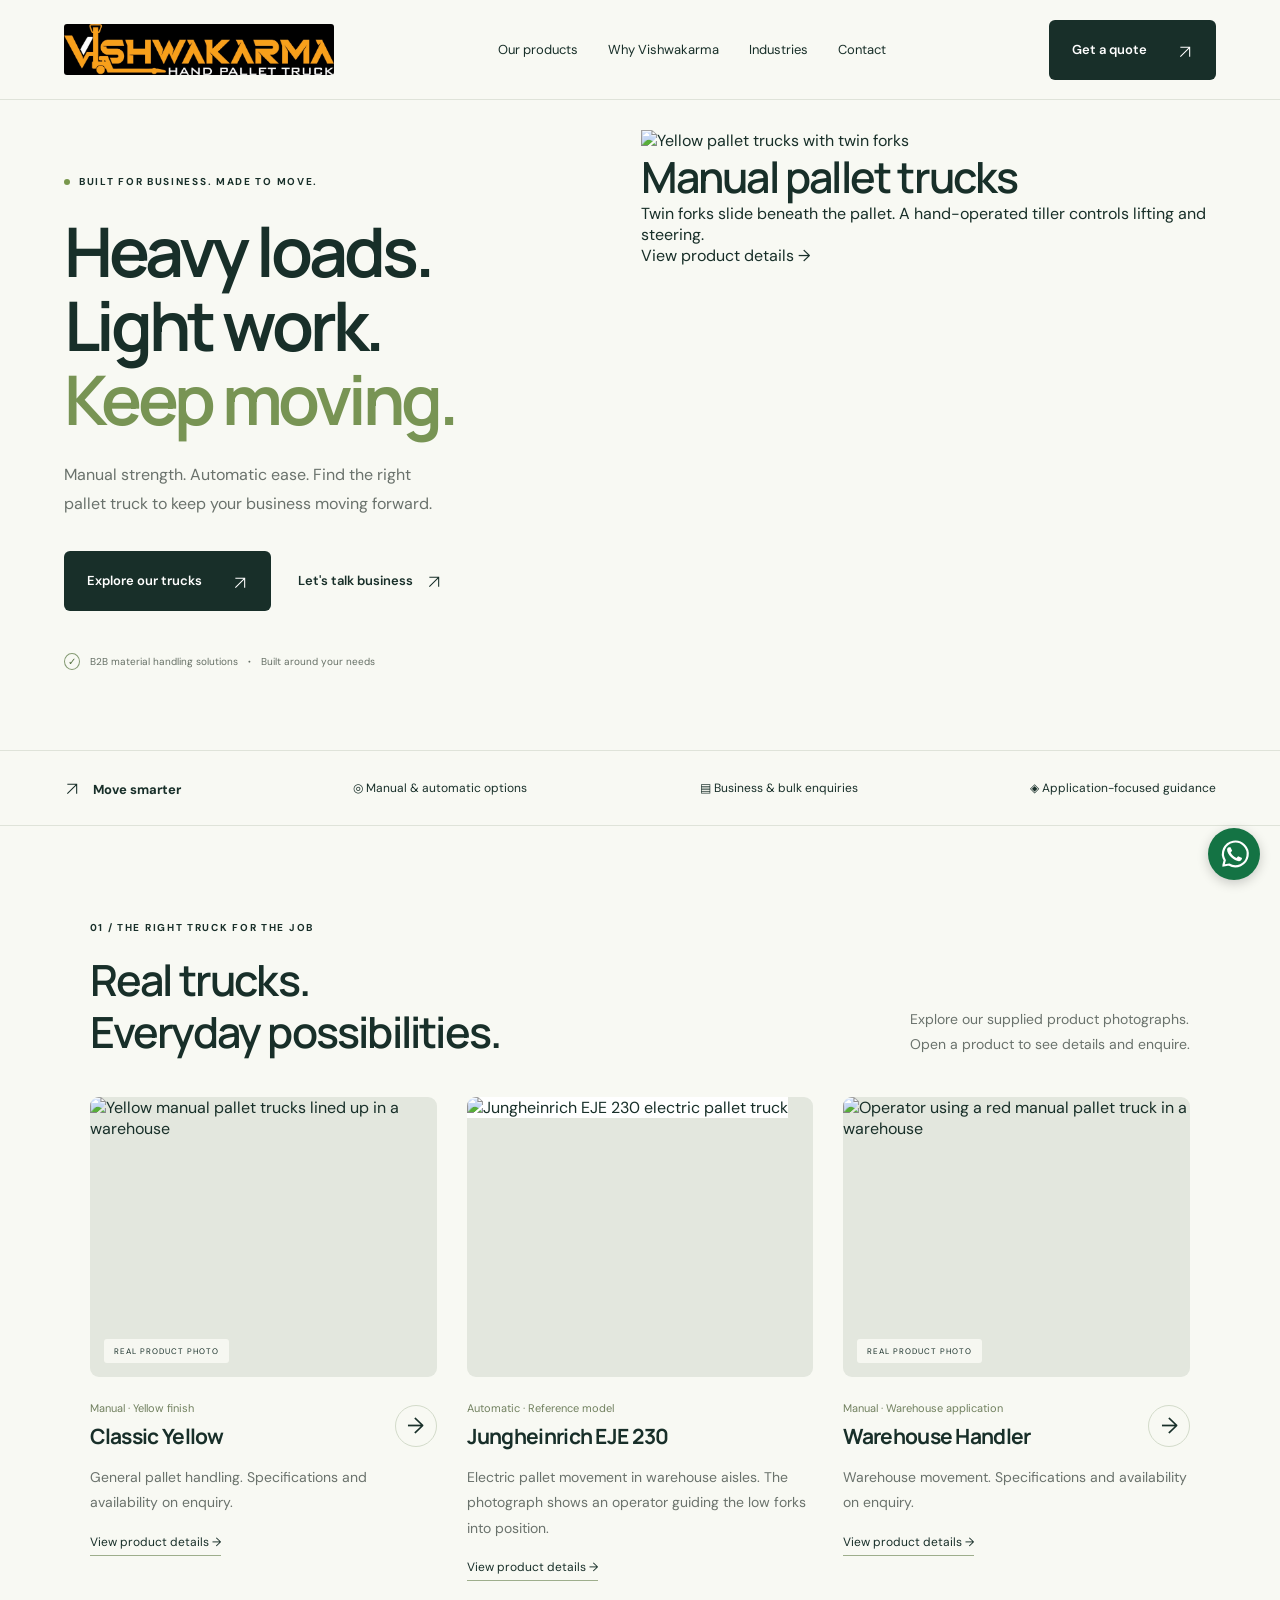
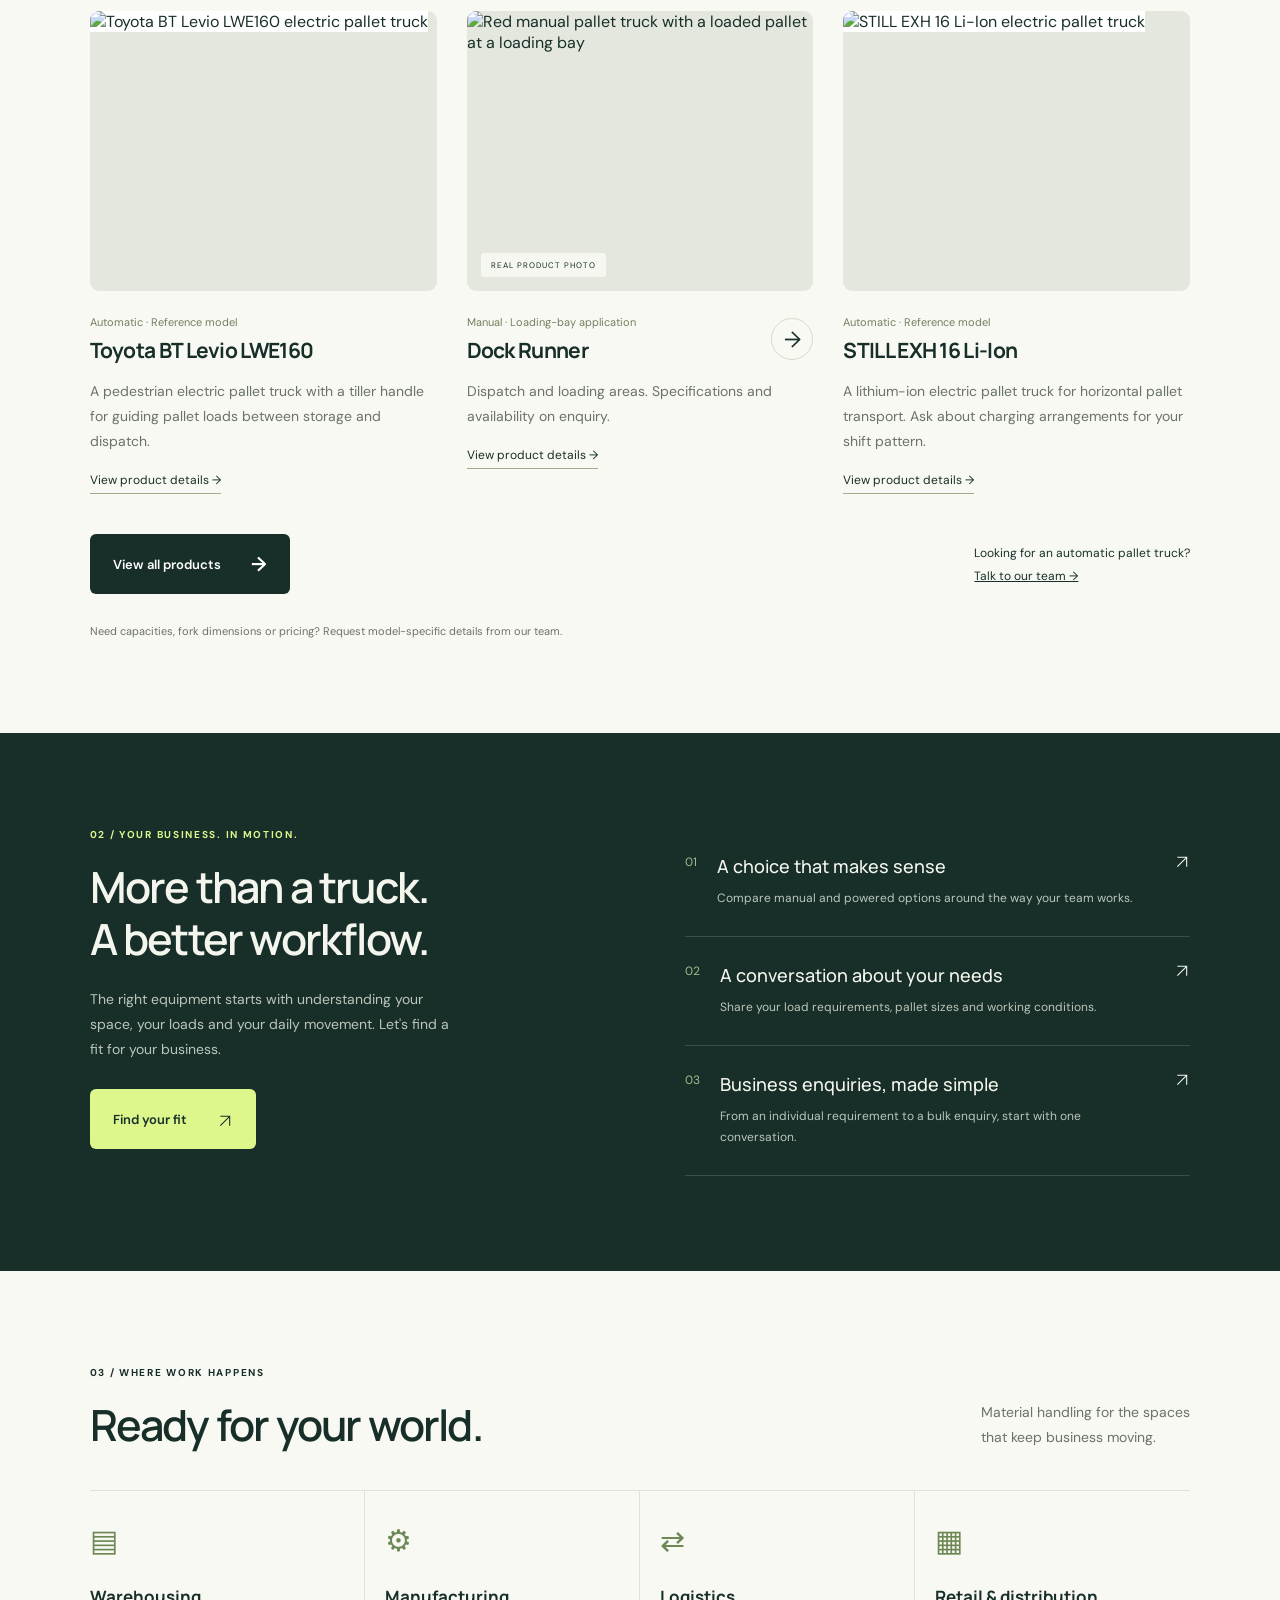
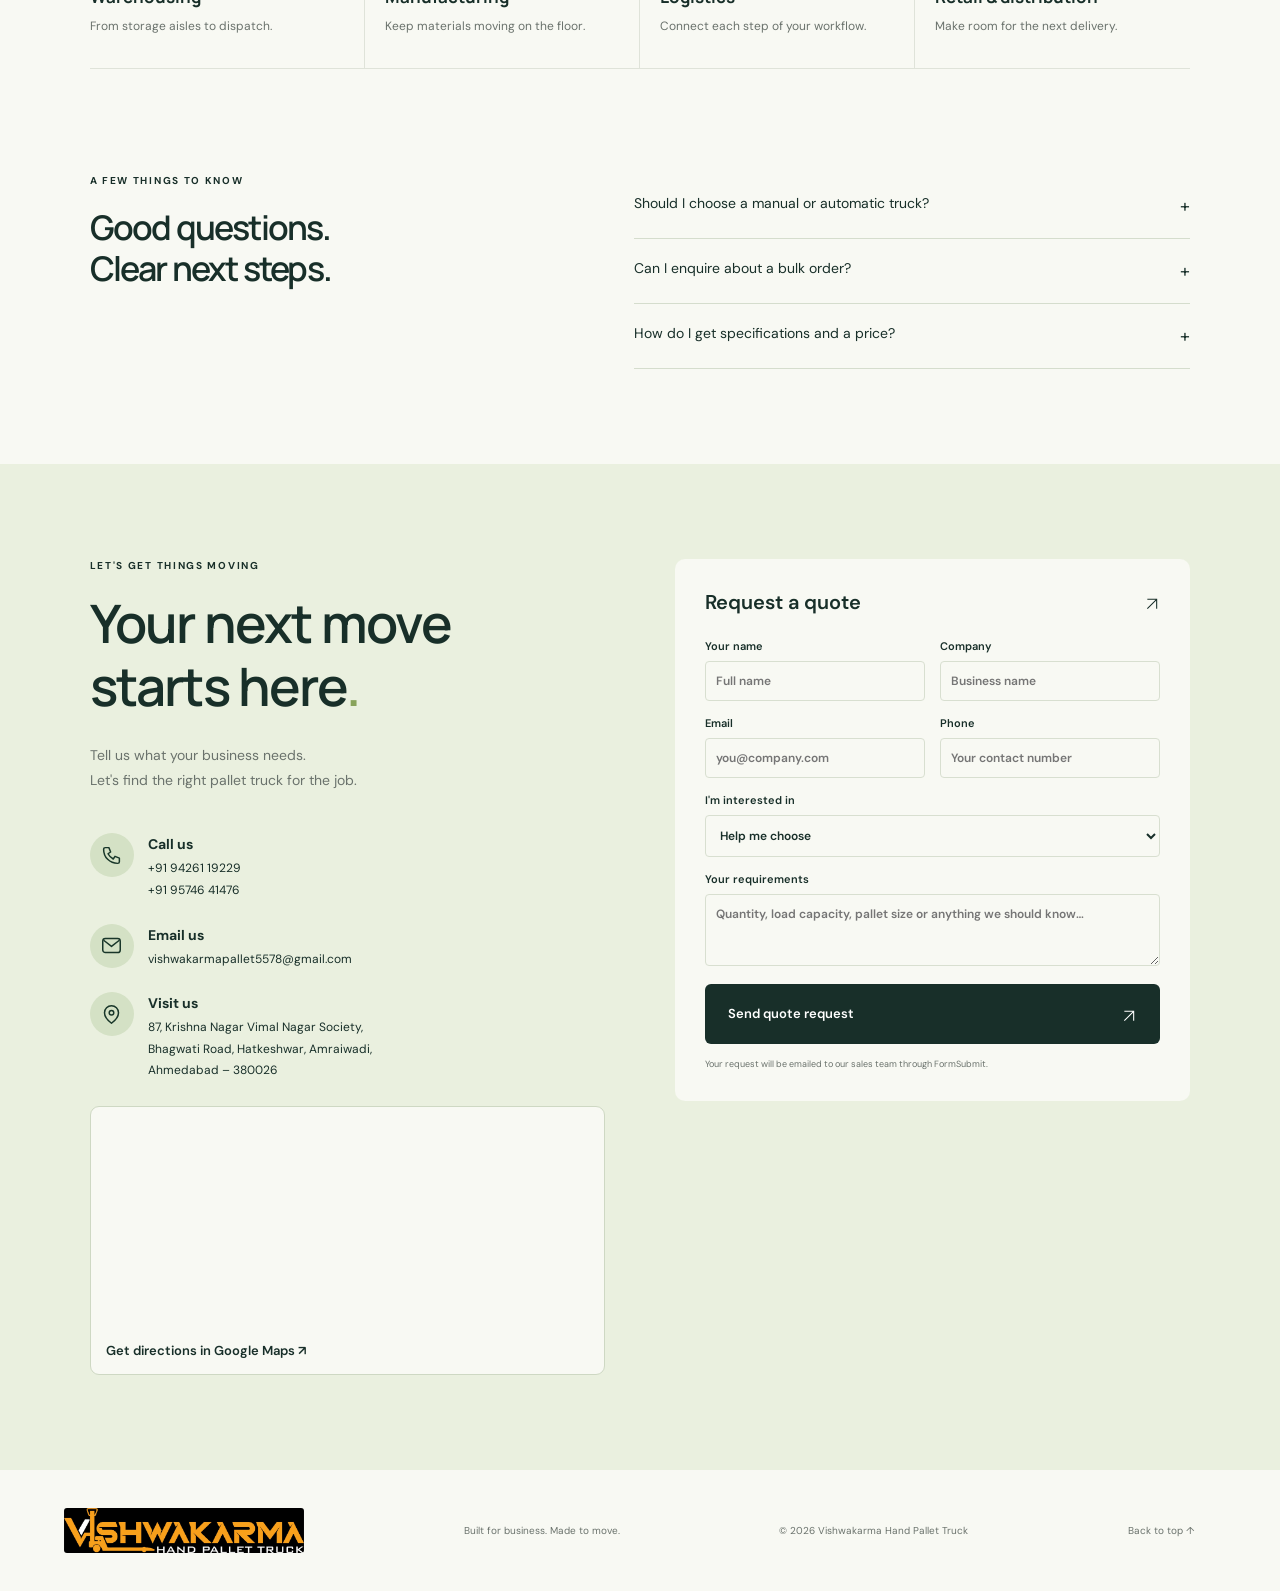
==== index.html @ 287d99d4 "Publish index.html" ====
<!doctype html><html lang="en"><head><meta charset="UTF-8"><meta name="viewport" content="width=device-width,initial-scale=1"><title>Manual & Automatic Pallet Trucks | Vishwakarma Hand Pallet Truck</title><meta name="description" content="Explore manual and automatic pallet trucks from Vishwakarma Hand Pallet Truck. Discuss material handling equipment for your warehouse, factory or B2B operation."><meta name="theme-color" content="#142c28"><meta property="og:title" content="Vishwakarma Hand Pallet Truck — Move more. Effortlessly."><meta property="og:description" content="Manual and automatic pallet trucks for the way your business moves."><meta property="og:type" content="website"><link rel="canonical" href="https://sahil7103.github.io/vishwakarma-pallet-trucks/"><link rel="icon" href="data:image/svg+xml,%3Csvg xmlns='http://www.w3.org/2000/svg' viewBox='0 0 50 50'%3E%3Crect width='50' height='50' rx='10' fill='%23142c28'/%3E%3Ctext x='9' y='36' fill='%23ddf78c' font-size='32'%3EV%3C/text%3E%3C/svg%3E"><link rel="stylesheet" href="style.css"><script type="application/ld+json">{"@context": "https://schema.org", "@type": "Organization", "name": "Vishwakarma Hand Pallet Truck", "url": "https://sahil7103.github.io/vishwakarma-pallet-trucks/", "address": {"@type": "PostalAddress", "streetAddress": "87, Krishna Nagar Vimal Nagar Society, Bhagwati Road, Hatkeshwar, Amraiwadi", "addressLocality": "Ahmedabad", "addressRegion": "Gujarat", "postalCode": "380026", "addressCountry": "IN"}, "logo": "https://sahil7103.github.io/vishwakarma-pallet-trucks/assets/vishwakarma-logo.svg", "email": "vishwakarmapallet5578@gmail.com", "telephone": ["+919426119229", "+919574641476"]}</script><link rel="stylesheet" href="/vishwakarma-pallet-trucks/motion.css"><script defer src="/vishwakarma-pallet-trucks/motion.js"></script></head><body><header><a class="brand" href="#" aria-label="Vishwakarma home"><img class="brand-image" src="assets/vishwakarma-logo.svg" alt="Vishwakarma Hand Pallet Truck" width="1600" height="300"></a><nav aria-label="Main navigation"><a href="/vishwakarma-pallet-trucks/products/">Our products</a><a href="#why">Why Vishwakarma</a><a href="#industries">Industries</a><a href="#contact">Contact</a></nav><a class="button dark top-quote" href="#contact">Get a quote <span><svg class="arrow-icon" viewBox="0 0 24 24" aria-hidden="true"><path d="M5 19 19 5M5 5h14v14"/></svg></span></a><button class="menu" aria-label="Toggle navigation" aria-expanded="false">☰</button></header><main><section class="hero"><div class="hero-copy"><div class="eyebrow"><i></i> BUILT FOR BUSINESS. MADE TO MOVE.</div><h1>Heavy loads.<br>Light work.<span>Keep moving.</span></h1><p>Manual strength. Automatic ease. Find the right pallet truck to keep your business moving forward.</p><div class="hero-actions"><a class="button dark" href="/vishwakarma-pallet-trucks/products/">Explore our trucks <span><svg class="arrow-icon" viewBox="0 0 24 24" aria-hidden="true"><path d="M5 19 19 5M5 5h14v14"/></svg></span></a><a class="text-link" href="#contact">Let's talk business <span><svg class="arrow-icon" viewBox="0 0 24 24" aria-hidden="true"><path d="M5 19 19 5M5 5h14v14"/></svg></span></a></div><div class="hero-note"><span class="check">✓</span> B2B material handling solutions <b>•</b> Built around your needs</div></div><div class="showcase" aria-label="Product showcase"><article class="scene"><img src="/vishwakarma-pallet-trucks/assets/product-3.svg" alt="Yellow pallet trucks with twin forks"><div class="scene-copy"><h2>Manual pallet trucks</h2><p>Twin forks slide beneath the pallet. A hand-operated tiller controls lifting and steering.</p><a href="/vishwakarma-pallet-trucks/products/manual-pallet-truck/">View product details →</a></div></article><article class="scene" hidden><img src="/vishwakarma-pallet-trucks/assets/product-2.svg" alt="Operator moving a pallet through a warehouse aisle"><div class="scene-copy"><h2>In the warehouse</h2><p>When choosing a truck for storage aisles, consider the turning space and pallet entry width.</p><a href="/vishwakarma-pallet-trucks/products/warehouse-pallet-truck/">View product details →</a></div></article><article class="scene" hidden><img src="/vishwakarma-pallet-trucks/assets/product-1.svg" alt="Pallet truck handling boxed goods at a loading bay"><div class="scene-copy"><h2>At the loading bay</h2><p>For dispatch work, share your travel distance, floor conditions and typical pallet weight.</p><a href="/vishwakarma-pallet-trucks/products/loading-bay-pallet-truck/">View product details →</a></div></article><div class="scene-controls" hidden><button data-step="-1" aria-label="Previous photograph">←</button><output aria-live="polite">1 / 3</output><button data-step="1" aria-label="Next photograph">→</button></div></div></section><div class="benefit-bar"><span><svg class="arrow-icon" viewBox="0 0 24 24" aria-hidden="true"><path d="M5 19 19 5M5 5h14v14"/></svg> <b>Move smarter</b></span><span>◎ Manual & automatic options</span><span>▤ Business & bulk enquiries</span><span>◈ Application-focused guidance</span></div><section id="products" class="section products"><div class="section-heading"><div><div class="eyebrow">01 / THE RIGHT TRUCK FOR THE JOB</div><h2>Real trucks.<br>Everyday possibilities.</h2></div><p>Explore our supplied product photographs.<br>Open a product to see details and enquire.</p></div><div class="product-grid catalog-grid"><article class="product-card" data-category="manual"><a class="product-photo-link" href="/vishwakarma-pallet-trucks/products/manual-pallet-truck/" aria-label="View Classic Yellow: Yellow finish"><img src="/vishwakarma-pallet-trucks/assets/product-3.svg" alt="Yellow manual pallet trucks lined up in a warehouse" loading="lazy" width="1120" height="840"><span class="photo-label">REAL PRODUCT PHOTO</span></a><div class="product-info"><div><p class="catalog-kicker">Manual · Yellow finish</p><h3><a href="/vishwakarma-pallet-trucks/products/manual-pallet-truck/">Classic Yellow</a></h3></div><a class="round" href="/vishwakarma-pallet-trucks/products/manual-pallet-truck/" aria-label="View details: Yellow finish"><span aria-hidden="true">→</span></a></div><p>General pallet handling. Specifications and availability on enquiry.</p><a class="detail-link" href="/vishwakarma-pallet-trucks/products/manual-pallet-truck/">View product details <span aria-hidden="true">→</span></a></article><article class="product-card" data-category="automatic"><a class="product-photo-link" href="/vishwakarma-pallet-trucks/products/automatic-pallet-truck/"><img src="/vishwakarma-pallet-trucks/assets/electric-pallet-truck.svg" style="object-fit:contain;background:white" loading="lazy" alt="Jungheinrich EJE 230 electric pallet truck"></a><div class="product-info"><div><p class="catalog-kicker">Automatic · Reference model</p><h3><a href="/vishwakarma-pallet-trucks/products/automatic-pallet-truck/">Jungheinrich EJE 230</a></h3></div></div><p>Electric pallet movement in warehouse aisles. The photograph shows an operator guiding the low forks into position.</p><a class="detail-link" href="/vishwakarma-pallet-trucks/products/automatic-pallet-truck/">View product details →</a></article><article class="product-card" data-category="manual"><a class="product-photo-link" href="/vishwakarma-pallet-trucks/products/warehouse-pallet-truck/" aria-label="View Warehouse Handler: Warehouse application"><img src="/vishwakarma-pallet-trucks/assets/product-2.svg" alt="Operator using a red manual pallet truck in a warehouse" loading="lazy" width="1120" height="840"><span class="photo-label">REAL PRODUCT PHOTO</span></a><div class="product-info"><div><p class="catalog-kicker">Manual · Warehouse application</p><h3><a href="/vishwakarma-pallet-trucks/products/warehouse-pallet-truck/">Warehouse Handler</a></h3></div><a class="round" href="/vishwakarma-pallet-trucks/products/warehouse-pallet-truck/" aria-label="View details: Warehouse application"><span aria-hidden="true">→</span></a></div><p>Warehouse movement. Specifications and availability on enquiry.</p><a class="detail-link" href="/vishwakarma-pallet-trucks/products/warehouse-pallet-truck/">View product details <span aria-hidden="true">→</span></a></article><article class="product-card" data-category="automatic"><a class="product-photo-link" href="/vishwakarma-pallet-trucks/products/toyota-bt-levio/"><img src="/vishwakarma-pallet-trucks/assets/toyota-bt-levio.svg" style="object-fit:contain;background:white" loading="lazy" alt="Toyota BT Levio LWE160 electric pallet truck"></a><div class="product-info"><div><p class="catalog-kicker">Automatic · Reference model</p><h3><a href="/vishwakarma-pallet-trucks/products/toyota-bt-levio/">Toyota BT Levio LWE160</a></h3></div></div><p>A pedestrian electric pallet truck with a tiller handle for guiding pallet loads between storage and dispatch.</p><a class="detail-link" href="/vishwakarma-pallet-trucks/products/toyota-bt-levio/">View product details →</a></article><article class="product-card" data-category="manual"><a class="product-photo-link" href="/vishwakarma-pallet-trucks/products/loading-bay-pallet-truck/" aria-label="View Dock Runner: Loading-bay application"><img src="/vishwakarma-pallet-trucks/assets/product-1.svg" alt="Red manual pallet truck with a loaded pallet at a loading bay" loading="lazy" width="1120" height="840"><span class="photo-label">REAL PRODUCT PHOTO</span></a><div class="product-info"><div><p class="catalog-kicker">Manual · Loading-bay application</p><h3><a href="/vishwakarma-pallet-trucks/products/loading-bay-pallet-truck/">Dock Runner</a></h3></div><a class="round" href="/vishwakarma-pallet-trucks/products/loading-bay-pallet-truck/" aria-label="View details: Loading-bay application"><span aria-hidden="true">→</span></a></div><p>Dispatch and loading areas. Specifications and availability on enquiry.</p><a class="detail-link" href="/vishwakarma-pallet-trucks/products/loading-bay-pallet-truck/">View product details <span aria-hidden="true">→</span></a></article><article class="product-card" data-category="automatic"><a class="product-photo-link" href="/vishwakarma-pallet-trucks/products/still-exh-16/"><img src="/vishwakarma-pallet-trucks/assets/still-exh-16.svg" style="object-fit:contain;background:white" loading="lazy" alt="STILL EXH 16 Li-Ion electric pallet truck"></a><div class="product-info"><div><p class="catalog-kicker">Automatic · Reference model</p><h3><a href="/vishwakarma-pallet-trucks/products/still-exh-16/">STILL EXH 16 Li-Ion</a></h3></div></div><p>A lithium-ion electric pallet truck for horizontal pallet transport. Ask about charging arrangements for your shift pattern.</p><a class="detail-link" href="/vishwakarma-pallet-trucks/products/still-exh-16/">View product details →</a></article></div><div class="catalog-actions"><a class="button dark" href="/vishwakarma-pallet-trucks/products/">View all products <span aria-hidden="true">→</span></a><p>Looking for an automatic pallet truck? <a href="/vishwakarma-pallet-trucks/#contact">Talk to our team →</a></p></div><p class="spec-note">Need capacities, fork dimensions or pricing? Request model-specific details from our team.</p></section><section id="why" class="why section"><div><div class="eyebrow">02 / YOUR BUSINESS. IN MOTION.</div><h2>More than a truck.<br>A better workflow.</h2><p>The right equipment starts with understanding your space, your loads and your daily movement. Let's find a fit for your business.</p><a class="button lime" href="#contact">Find your fit <span><svg class="arrow-icon" viewBox="0 0 24 24" aria-hidden="true"><path d="M5 19 19 5M5 5h14v14"/></svg></span></a></div><div class="why-list"><article><span>01</span><div><h3>A choice that makes sense</h3><p>Compare manual and powered options around the way your team works.</p></div><svg class="arrow-icon" viewBox="0 0 24 24" aria-hidden="true"><path d="M5 19 19 5M5 5h14v14"/></svg></article><article><span>02</span><div><h3>A conversation about your needs</h3><p>Share your load requirements, pallet sizes and working conditions.</p></div><svg class="arrow-icon" viewBox="0 0 24 24" aria-hidden="true"><path d="M5 19 19 5M5 5h14v14"/></svg></article><article><span>03</span><div><h3>Business enquiries, made simple</h3><p>From an individual requirement to a bulk enquiry, start with one conversation.</p></div><svg class="arrow-icon" viewBox="0 0 24 24" aria-hidden="true"><path d="M5 19 19 5M5 5h14v14"/></svg></article></div></section><section class="section industries" id="industries"><div class="section-heading"><div><div class="eyebrow">03 / WHERE WORK HAPPENS</div><h2>Ready for your world.</h2></div><p>Material handling for the spaces<br>that keep business moving.</p></div><div class="industry-grid"><article><span>▤</span><h3>Warehousing</h3><p>From storage aisles to dispatch.</p></article><article><span>⚙</span><h3>Manufacturing</h3><p>Keep materials moving on the floor.</p></article><article><span>⇄</span><h3>Logistics</h3><p>Connect each step of your workflow.</p></article><article><span>▦</span><h3>Retail & distribution</h3><p>Make room for the next delivery.</p></article></div></section><section class="section faq"><div><div class="eyebrow">A FEW THINGS TO KNOW</div><h2>Good questions.<br>Clear next steps.</h2></div><div><details><summary>Should I choose a manual or automatic truck?</summary><p>Consider how often you move pallets, the distance travelled, the load and your working environment. Share these details so the team can discuss suitable options.</p></details><details><summary>Can I enquire about a bulk order?</summary><p>Yes. Select your preferred truck type and include your quantity in the enquiry. Availability, specifications and commercial terms need confirmation from the team.</p></details><details><summary>How do I get specifications and a price?</summary><p>Use the enquiry form below to prepare your requirements. Capacity, fork size, power options and pricing are confirmed for the selected model.</p></details></div></section><section id="contact" class="section contact"><div><div class="eyebrow">LET'S GET THINGS MOVING</div><h2>Your next move<br>starts here<span>.</span></h2><p>Tell us what your business needs.<br>Let's find the right pallet truck for the job.</p><div class="contact-details visit-info"><div class="visit-row"><a class="visit-icon" aria-label="Call us" href="tel:+919426119229"><svg aria-hidden="true" viewBox="0 0 24 24" fill="none" stroke="currentColor" stroke-width="1.7" stroke-linejoin="round"><path d="M5 3h4l2 5-3 2a15 15 0 0 0 6 6l2-3 5 2v4a2 2 0 0 1-2 2C10 21 3 14 3 5a2 2 0 0 1 2-2Z"/></svg></a><div><strong>Call us</strong><p><a href="tel:+919426119229">+91 94261 19229</a><br><a href="tel:+919574641476">+91 95746 41476</a></p></div></div><div class="visit-row"><a class="visit-icon" aria-label="Email us" href="mailto:vishwakarmapallet5578@gmail.com"><svg aria-hidden="true" viewBox="0 0 24 24" fill="none" stroke="currentColor" stroke-width="1.7" stroke-linejoin="round"><rect x="2" y="4" width="20" height="16" rx="3"/><path d="m3 6 9 7 9-7"/></svg></a><div><strong>Email us</strong><p><a href="mailto:vishwakarmapallet5578@gmail.com">vishwakarmapallet5578@gmail.com</a></p></div></div><div class="visit-row"><a class="visit-icon" aria-label="Visit us" href="https://share.google/vLvDdzhwCXQ5tIoRr"><svg aria-hidden="true" viewBox="0 0 24 24" fill="none" stroke="currentColor" stroke-width="1.7" stroke-linejoin="round"><path d="M20 10c0 6-8 12-8 12S4 16 4 10a8 8 0 0 1 16 0Z"/><circle cx="12" cy="10" r="2.6"/></svg></a><div><strong>Visit us</strong><p>87, Krishna Nagar Vimal Nagar Society,<br>Bhagwati Road, Hatkeshwar, Amraiwadi,<br>Ahmedabad – 380026</p></div></div></div><div class="visit-map"><iframe title="Map of Vimal Nagar and Krushnanagar, Ahmedabad" loading="lazy" referrerpolicy="no-referrer-when-downgrade" src="https://maps.google.com/maps?q=VimalNagar%20%26%20Krushnanagar%2C%20Bhagwati%20Road%2C%20Hatkeshwar%2C%20Amraiwadi%2C%20Ahmedabad%20380026&amp;z=17&amp;output=embed"></iframe><a href="https://share.google/vLvDdzhwCXQ5tIoRr" target="_blank" rel="noopener">Get directions in Google Maps ↗</a></div></div><form id="enquiry" action="https://formsubmit.co/vishwakarmapallet5578@gmail.com" method="post"><input type="hidden" name="_subject" value="New pallet truck quote request"><div class="form-title">Request a quote <span><svg class="arrow-icon" viewBox="0 0 24 24" aria-hidden="true"><path d="M5 19 19 5M5 5h14v14"/></svg></span></div><div class="fields"><label>Your name<input required name="name" placeholder="Full name" autocomplete="name"></label><label>Company<input required name="company" placeholder="Business name" autocomplete="organization"></label></div><div class="fields"><label>Email<input type="email" required name="email" placeholder="you@company.com" autocomplete="email"></label><label>Phone<input type="tel" name="phone" placeholder="Your contact number" autocomplete="tel"></label></div><label>I'm interested in<select name="product" id="product"><option>Help me choose</option><option>Manual pallet truck</option><option>Automatic pallet truck</option><option>Bulk order / both types</option></select></label><label>Your requirements<textarea name="requirements" rows="3" placeholder="Quantity, load capacity, pallet size or anything we should know…"></textarea></label><button class="button dark" type="submit">Send quote request <span><svg class="arrow-icon" viewBox="0 0 24 24" aria-hidden="true"><path d="M5 19 19 5M5 5h14v14"/></svg></span></button><small class="form-note">Your request will be emailed to our sales team through FormSubmit.</small><div id="form-result" role="status" hidden></div></form></section></main><footer><a class="brand" href="#"><img class="brand-image" src="assets/vishwakarma-logo.svg" alt="Vishwakarma Hand Pallet Truck" width="1600" height="300"></a><p>Built for business. Made to move.</p><span>© 2026 Vishwakarma Hand Pallet Truck</span><a href="#">Back to top ↑</a></footer><script src="app.js"></script><a class="whatsapp-chat" href="https://wa.me/919574641476" aria-label="Chat on WhatsApp with Vishwakarma" title="Chat on WhatsApp"><svg aria-hidden="true" viewBox="0 0 24 24" fill="none" stroke="currentColor" stroke-width="1.6"><path d="M4 19.7l.9-3.5a9 9 0 1 1 3.1 3.1L4 20z"/><path fill="currentColor" stroke="none" d="M8 6.7c-.8 0-1.4 1-1.4 1.9 0 3.4 5.2 8.3 8.6 8.3 1.2 0 2.2-.9 2.3-2.3l-2.9-1.4-1.1 1.3c-1.9-.7-3.4-2.1-4.3-4l1.1-1.2-1.2-2.6z"/></svg></a><script defer src="/vishwakarma-pallet-trucks/brand.js"></script><script defer src="/vishwakarma-pallet-trucks/quote-validation.js"></script></body></html>
---- style.css ----
@import url('https://fonts.googleapis.com/css2?family=DM+Sans:wght@400;450;500;550;600;650;700&family=Manrope:wght@400;500;600;650;700;750;800&display=swap');
:root{--ink:#182f29;--lime:#ddf78c;--muted:#6a726c;--paper:#f8f9f3}*{box-sizing:border-box}html{scroll-behavior:smooth;scroll-padding-top:95px}body{margin:0;color:var(--ink);background:var(--paper);font-family:'DM Sans',Arial,sans-serif}button,input,select,textarea{font:inherit}a{color:inherit;text-decoration:none}button,a,input,select,textarea{ -webkit-tap-highlight-color:transparent}button{cursor:pointer}header{height:100px;display:flex;align-items:center;justify-content:space-between;padding:0 5%;border-bottom:1px solid #dfe3d9;background:var(--paper);position:relative;z-index:5}.brand{display:flex;align-items:center;gap:10px;font-size:14px;font-weight:800;letter-spacing:1px}.brand small{display:block;font-size:9px;letter-spacing:2px;margin-top:4px}.logo{height:40px;width:40px;background:var(--ink);color:var(--lime);font:bold 32px Arial;display:flex;align-items:center;justify-content:center;border-radius:5px;position:relative}.logo span{font-size:20px;position:absolute;right:0;top:0;background:var(--ink)}nav{display:flex;gap:30px;font-size:13px}nav a:hover,.text-link:hover{color:#74963a}.button{display:inline-flex;justify-content:space-between;gap:30px;align-items:center;padding:17px 23px;border:0;border-radius:6px;font-weight:600;font-size:13px;transition:transform .2s,box-shadow .2s}.button:hover{transform:translateY(-3px);box-shadow:0 6px 18px #172c291a}.button span{font-size:20px}.dark{background:var(--ink);color:white}.lime{background:var(--lime);color:var(--ink)}.menu{display:none}.hero{display:grid;grid-template-columns:1fr 1.08fr;min-height:650px;padding:30px 3% 35px 5%;gap:20px}.hero-copy{align-self:center;padding:35px 0}.eyebrow{font-size:10px;letter-spacing:1.7px;font-weight:700;display:flex;align-items:center;gap:9px}.eyebrow i{width:6px;height:6px;background:#78974c;border-radius:50%}h1,h2,h3,p{margin:0}h1,h2,h3{font-family:Manrope,Arial,sans-serif}h1{font-size:clamp(48px,5.35vw,82px);letter-spacing:-4px;line-height:1.08;font-weight:650;margin:27px 0 24px}h1>span{display:block;color:#789454}.hero-copy>p{font-size:16px;line-height:1.8;max-width:380px;color:var(--muted)}.hero-actions{display:flex;gap:27px;align-items:center;margin-top:32px}.text-link{font-size:13px;font-weight:600}.text-link span{margin-left:10px}.hero-note{font-size:10px;display:flex;gap:10px;align-items:center;margin-top:42px;color:#667066}.check{border:1px solid #849a72;border-radius:50%;padding:1px 3px;color:#526e3d}.hero-note b{font-size:7px}.hero-visual{background:radial-gradient(ellipse at 50% 40%,#f2f7e4,#e6edda 80%);position:relative;border-radius:12px;min-height:590px;overflow:hidden}.visual-top{display:flex;justify-content:space-between;padding:28px;font-size:9px;font-weight:600;letter-spacing:1.5px}.big-type{position:absolute;top:85px;width:100%;text-align:center;font:800 clamp(90px,11vw,165px) Manrope,Arial;color:#cfdbc0;letter-spacing:-10px}.hero-visual canvas{position:absolute;inset:40px 0 60px;width:100%;height:calc(100% - 100px);cursor:grab;touch-action:pan-y}.hero-visual canvas:active{cursor:grabbing}.annotation{position:absolute;right:26px;top:48%;display:flex;gap:9px;font-size:10px;line-height:1.7;pointer-events:none}.pulse{width:7px;height:7px;border-radius:50%;background:#789454;box-shadow:0 0 0 5px #78945419;margin-top:7px}.model-bottom{position:absolute;bottom:61px;left:28px;right:28px;display:flex;justify-content:space-between;align-items:center}.model-tag{font-size:8px;letter-spacing:1.8px;font-weight:700}.model-bottom h2{font-size:20px;margin-top:7px;letter-spacing:-.6px}#rotate{border:1px solid #a9b59d;border-radius:50%;background:transparent;width:35px;height:35px;color:var(--ink)}.drag-note{position:absolute;bottom:25px;width:100%;text-align:center;font-size:8px;letter-spacing:1.8px}.illustration-note{position:absolute;bottom:9px;width:100%;text-align:center;font-size:7px;color:#737e68}.benefit-bar{border-block:1px solid #dfe3d9;display:flex;justify-content:space-between;align-items:center;padding:25px 5%;font-size:12px}.benefit-bar span:first-child{font-size:18px}.benefit-bar b{font-size:13px;margin-left:8px}.section{padding:95px 7%}.section-heading{display:flex;justify-content:space-between;align-items:end;margin-bottom:40px}h2{font-size:43px;line-height:1.2;letter-spacing:-1.8px;font-weight:600}.section .eyebrow{margin-bottom:20px}.section-heading p,.product-card>p,.why p,.industry-grid p,.faq p{color:var(--muted);font-size:14px;line-height:1.8}.product-grid{display:grid;grid-template-columns:1fr 1fr;gap:30px}.product-art{height:340px;position:relative;border-radius:9px;overflow:hidden;background:#edf0e7}.electric{background:#e7eceb}.pill{position:absolute;top:22px;left:22px;border:1px solid #c8d0c0;border-radius:20px;padding:7px 11px;font-size:8px;letter-spacing:1px}.product-art canvas{width:100%;height:100%}.art-number{position:absolute;right:22px;bottom:20px;font-size:12px;color:#7d8979}.product-info{display:flex;align-items:center;justify-content:space-between;margin:24px 0 15px}.product-info h3{font-size:23px;letter-spacing:-.7px}.product-info p{font-size:12px;margin-top:7px;color:#687465}.round{width:42px;height:42px;border:1px solid #d3dbca;border-radius:50%;font-size:22px;background:transparent;color:var(--ink)}.round:hover{background:var(--lime)}.tags{display:flex;gap:8px;margin-top:19px}.tags span{border:1px solid #dfe3d9;padding:7px 10px;border-radius:4px;font-size:10px}.spec-note{margin-top:30px;font-size:11px;color:var(--muted)}.why{background:var(--ink);color:#f4f6ee;display:grid;grid-template-columns:1fr 1fr;gap:90px}.why .eyebrow{color:var(--lime)}.why p{color:#bbc6bb}.why>div>p{max-width:370px;margin:22px 0 27px}.why-list article{display:flex;gap:20px;padding:26px 0;border-bottom:1px solid #ffffff25}.why-list article>span{color:#a4bb8c;font-size:12px}.why-list h3{font-size:18px;font-weight:500;margin-bottom:10px}.why-list p{font-size:12px}.industry-grid{display:grid;grid-template-columns:repeat(4,1fr);border-block:1px solid #dfe3d9}.industry-grid article{padding:30px 20px;border-right:1px solid #dfe3d9}.industry-grid article:first-child{padding-left:0}.industry-grid article:last-child{border:0}.industry-grid article>span{display:block;font-size:30px;margin-bottom:25px;color:#6d8855}.industry-grid h3{font-size:17px;margin-bottom:8px}.industry-grid p{font-size:12px}.faq{padding-top:10px;display:grid;grid-template-columns:1fr 1.15fr;gap:60px}.faq h2{font-size:34px}details{border-bottom:1px solid #d5ddcd;padding:20px 0}summary{font-size:14px;cursor:pointer;list-style:none;display:flex;justify-content:space-between;gap:20px}summary:after{content:'+';font-size:18px}details[open] summary:after{content:'−'}details p{padding-top:15px}.contact{background:#eaf0df;display:grid;grid-template-columns:1fr 1fr;gap:70px}.contact h2{font-size:53px}.contact h2 span{color:#88a35b}.contact>div>p{font-size:14px;color:var(--muted);line-height:1.8;margin:24px 0 40px}.contact-details{display:flex;gap:30px}.contact-details small{font-size:8px;letter-spacing:1px}.contact-details p{font-size:12px;line-height:1.8;margin-top:10px}form{background:var(--paper);padding:30px;border-radius:10px}.form-title{display:flex;justify-content:space-between;font-size:20px;font-weight:600;margin-bottom:24px}.fields{display:grid;grid-template-columns:1fr 1fr;gap:15px}label{display:block;font-size:11px;font-weight:600;margin-bottom:15px}input,select,textarea{width:100%;background:transparent;border:1px solid #d8dfd0;border-radius:4px;padding:11px 10px;font-size:12px;margin-top:8px;color:var(--ink)}textarea{resize:vertical}form .button{width:100%}.form-note{font-size:9px;color:var(--muted);display:block;margin-top:13px;line-height:1.6}#form-result{font-size:12px;line-height:1.6;margin-top:15px;padding:12px;background:#e5edda}#form-result a{text-decoration:underline;font-weight:bold}footer{padding:38px 5%;display:flex;align-items:center;justify-content:space-between;gap:20px}footer p,footer>span,footer>a:last-child{font-size:10px;color:var(--muted)}:focus-visible{outline:3px solid #8baa57;outline-offset:4px}.reveal{opacity:0;transform:translateY(20px);transition:opacity .7s,transform .7s}.reveal.visible{opacity:1;transform:none}@media(min-width:1500px){body{max-width:1800px;margin:auto}}@media(max-width:1000px){nav{gap:16px;font-size:11px}header{padding:0 4%}.hero{padding-left:4%;min-height:590px}.hero-visual{min-height:540px}h1{letter-spacing:-3px}.hero-actions{gap:16px}.hero-note{flex-wrap:wrap;max-width:290px}.annotation{right:14px}.section{padding:65px 5%}.why,.contact{gap:35px}h2{font-size:36px}.contact h2{font-size:43px}.contact-details{flex-direction:column;gap:15px}.product-art{height:290px}footer p{display:none}}@media(max-width:700px){header{height:78px}.brand{font-size:11px}.brand small{font-size:7px}.top-quote{padding:11px 13px;font-size:10px;gap:12px;margin-left:auto;margin-right:15px}.menu{display:block;border:0;background:none;font-size:23px;color:var(--ink)}nav{display:none;position:absolute;top:78px;left:0;right:0;background:var(--paper);padding:25px;box-shadow:0 15px 20px #0001}nav.open{display:flex;flex-direction:column;gap:23px}.hero{display:flex;flex-direction:column;padding:15px 5% 25px;gap:5px}.hero-copy{width:100%;padding:25px 0}h1{font-size:58px;margin:23px 0;letter-spacing:-3px}.hero-copy>p{font-size:14px}.hero-actions{gap:22px}.hero-note{max-width:none;margin-top:26px;font-size:9px}.hero-visual{min-height:460px;width:100%}.big-type{font-size:110px;top:60px}.benefit-bar{display:grid;grid-template-columns:1fr 1fr;gap:20px;font-size:10px;padding:22px 5%}.benefit-bar span:first-child{font-size:14px}.benefit-bar b{font-size:11px}.section{padding:55px 6%}.section-heading{display:block}.section-heading p{margin-top:20px;font-size:12px}h2{font-size:34px}.product-grid,.why,.faq,.contact{grid-template-columns:1fr;gap:35px}.product-art{height:300px}.product-info h3{font-size:22px}.product-card>p{font-size:12px}.why{gap:20px}.industry-grid{grid-template-columns:1fr 1fr}.industry-grid article{padding:25px 12px!important}.industry-grid article:nth-child(2){border-right:0}.industry-grid article:nth-child(-n+2){border-bottom:1px solid #dfe3d9}.industry-grid h3{font-size:15px}.faq{padding-top:0;gap:20px}.contact-details{flex-direction:row;gap:20px}.contact h2{font-size:43px}form{padding:22px}.fields{gap:10px}footer{flex-wrap:wrap;padding:30px 6%}footer>span{width:100%;order:3}.eyebrow{font-size:8px;letter-spacing:1.3px}}@media(prefers-reduced-motion:reduce){html{scroll-behavior:auto}*,*:before,*:after{transition:none!important;animation:none!important}.reveal{opacity:1;transform:none}}

.arrow-icon{display:inline-block;width:16px;height:16px;fill:none;stroke:currentColor;stroke-width:1.6;vertical-align:middle;flex-shrink:0}.logo .arrow-icon{width:15px;height:15px}.logo span{line-height:15px}.why-list article>.arrow-icon{margin-left:auto}.round .arrow-icon{width:20px;height:20px}

.brand-image{display:block;width:270px;height:auto;max-width:100%;border-radius:3px}.contact-details{flex-direction:column;gap:22px}.contact-details a:hover{text-decoration:underline}.contact-email{overflow-wrap:anywhere}footer .brand-image{width:240px}@media(max-width:1000px){header .brand-image{width:220px}}@media(max-width:700px){header .brand{min-width:0;flex:1}header .brand-image{width:210px}header .top-quote{flex-shrink:0;margin-left:12px;margin-right:10px}header .menu{flex-shrink:0}.contact-details{flex-direction:column;gap:20px}}

.real-hero{background:#dbe4d3;isolation:isolate;transform-style:preserve-3d;animation:photo-enter .9s ease both}.hero-product-photo{width:100%;height:100%;position:absolute;inset:0;object-fit:cover;object-position:center;transition:transform 1.1s}.real-hero:hover .hero-product-photo{transform:scale(1.035)}.photo-overlay{position:absolute;inset:auto 0 0;padding:70px 30px 30px;color:white;background:linear-gradient(transparent,#0c241be8)}.photo-overlay h2{font-size:30px;margin:12px 0 18px}.photo-overlay a{font-size:12px}.catalog-grid{grid-template-columns:repeat(3,minmax(0,1fr))}.product-photo-link{display:block;height:280px;position:relative;border-radius:9px;overflow:hidden;background:#e3e7de}.product-photo-link img{width:100%;height:100%;object-fit:cover;transition:transform .6s}.product-photo-link:hover img{transform:scale(1.045)}.photo-label{position:absolute;left:14px;bottom:14px;background:#f8f9f3ed;padding:7px 10px;border-radius:3px;font-size:8px;letter-spacing:1px}.catalog-kicker{margin:0 0 7px!important;color:#71805f!important;font-size:11px!important}.catalog-grid h3{font-size:21px}.round{display:inline-flex;align-items:center;justify-content:center;flex-shrink:0}.detail-link{display:inline-block;margin-top:18px;border-bottom:1px solid #9eae8c;padding-bottom:5px;font-size:12px}.catalog-actions{display:flex;justify-content:space-between;gap:25px;align-items:center;margin-top:40px}.catalog-actions p{font-size:12px}.catalog-actions p a{display:block;margin-top:7px;text-decoration:underline}.catalog-intro{padding-bottom:25px}.catalog-intro h1{font-size:64px;margin-top:22px}.catalog-intro>p{font-size:15px;line-height:1.8;color:var(--muted)}.catalog-filters{display:flex;gap:10px;margin:32px 0 18px;flex-wrap:wrap}.catalog-filters button{border:1px solid #cbd5c1;background:transparent;color:var(--ink);padding:11px 20px;border-radius:30px;font-size:12px}.catalog-filters .active{background:var(--ink);color:white}.catalog-context{font-size:11px!important;max-width:700px}.catalog-list{padding-top:20px}.automatic-enquiry{background:#eaf0df;padding:35px;display:flex;align-items:center;justify-content:space-between;gap:35px;margin-top:45px;border-radius:10px}.automatic-enquiry h2{font-size:29px}.automatic-enquiry p{font-size:13px;line-height:1.8;max-width:550px;margin-top:14px}.automatic-enquiry .button{flex-shrink:0}[hidden]{display:none!important}.breadcrumbs{display:flex;position:static;background:none;box-shadow:none;padding:0;margin-bottom:35px;font-size:12px;gap:12px;flex-wrap:wrap}.detail-section{padding-top:45px}.detail-grid{display:grid;grid-template-columns:1.1fr 1fr;gap:65px;align-items:start}.detail-photo{width:100%;height:auto;max-height:620px;object-fit:contain;background:#e9ede4;border-radius:8px;display:block}.photo-caption{font-size:10px;color:var(--muted);margin-top:12px}.detail-copy h1{font-size:46px;letter-spacing:-2px;margin-top:18px}.detail-copy>p,.automatic-detail>p{font-size:14px;line-height:1.8;color:var(--muted)}.specs{margin:28px 0}.specs div{display:flex;justify-content:space-between;gap:22px;border-bottom:1px solid #d9e0d0;padding:14px 0;font-size:12px}.specs dt{color:var(--muted)}.specs dd{margin:0;text-align:right;font-weight:600}.detail-call{display:block;margin-top:17px;font-size:13px;text-decoration:underline}.detail-disclaimer{font-size:10px!important;margin-top:22px}.detail-bottom{padding:45px 7%;background:#eaf0df}.detail-bottom h2{font-size:29px}.detail-bottom p{font-size:13px;margin:16px 0 22px}.detail-bottom a{font-size:13px;text-decoration:underline}.automatic-detail{max-width:950px;min-height:70vh}.automatic-detail .eyebrow{margin-top:50px}.automatic-detail h1{font-size:66px}.availability-note{margin:25px 0;padding:20px;background:#eaf0df;font-size:13px;border-radius:5px}@keyframes photo-enter{from{opacity:0;transform:perspective(1400px) rotateY(-5deg) translateY(18px)}to{opacity:1;transform:perspective(1400px) rotateY(0) translateY(0)}}@media(max-width:1000px){.catalog-grid{gap:20px}.product-photo-link{height:230px}.catalog-grid h3{font-size:18px}.detail-grid{gap:30px}}@media(max-width:700px){.catalog-grid,.detail-grid{grid-template-columns:1fr}.product-photo-link{height:300px}.catalog-grid{gap:35px}.catalog-actions,.automatic-enquiry{flex-direction:column;align-items:flex-start}.catalog-intro h1,.automatic-detail h1{font-size:49px}.detail-copy h1{font-size:39px}.breadcrumbs{display:flex}.detail-grid{gap:35px}.real-hero{min-height:480px}.photo-overlay h2{font-size:28px}.automatic-enquiry{padding:25px}.catalog-intro>p{font-size:13px}.detail-photo{max-height:480px}.catalog-grid h3{font-size:23px}}

.whatsapp-chat{position:fixed;right:20px;bottom:20px;z-index:8;background:#147344;color:white;border-radius:50%;width:52px;height:52px;display:grid;place-items:center;box-shadow:0 3px 12px #0003}.whatsapp-chat svg{width:33px;height:33px}.whatsapp-chat:hover{background:#105d37}footer{padding-right:85px}

.visit-row{display:flex;gap:14px;align-items:flex-start}
.visit-row strong{font-size:14px}
.visit-row p{margin-top:4px;overflow-wrap:anywhere}
.visit-icon{display:grid;place-items:center;width:44px;height:44px;flex:none;border-radius:50%;background:#d4e1c5;color:#183629}
.visit-icon:hover,.visit-icon:focus-visible{background:#c4d8ae}
.visit-icon svg{width:21px;height:21px}
.visit-map{margin-top:24px;border:1px solid #ced8c3;border-radius:9px;overflow:hidden;background:#f8f9f3}
.visit-map iframe{display:block;width:100%;height:220px;border:0}
.visit-map a{display:block;padding:15px;font-size:13px;font-weight:600}
.contact form{align-self:start}
.quote-error:not(:empty){display:block;margin-top:5px;font-size:12px;color:#9a2525}#enquiry [aria-invalid=true]{border:2px solid #b83c38}
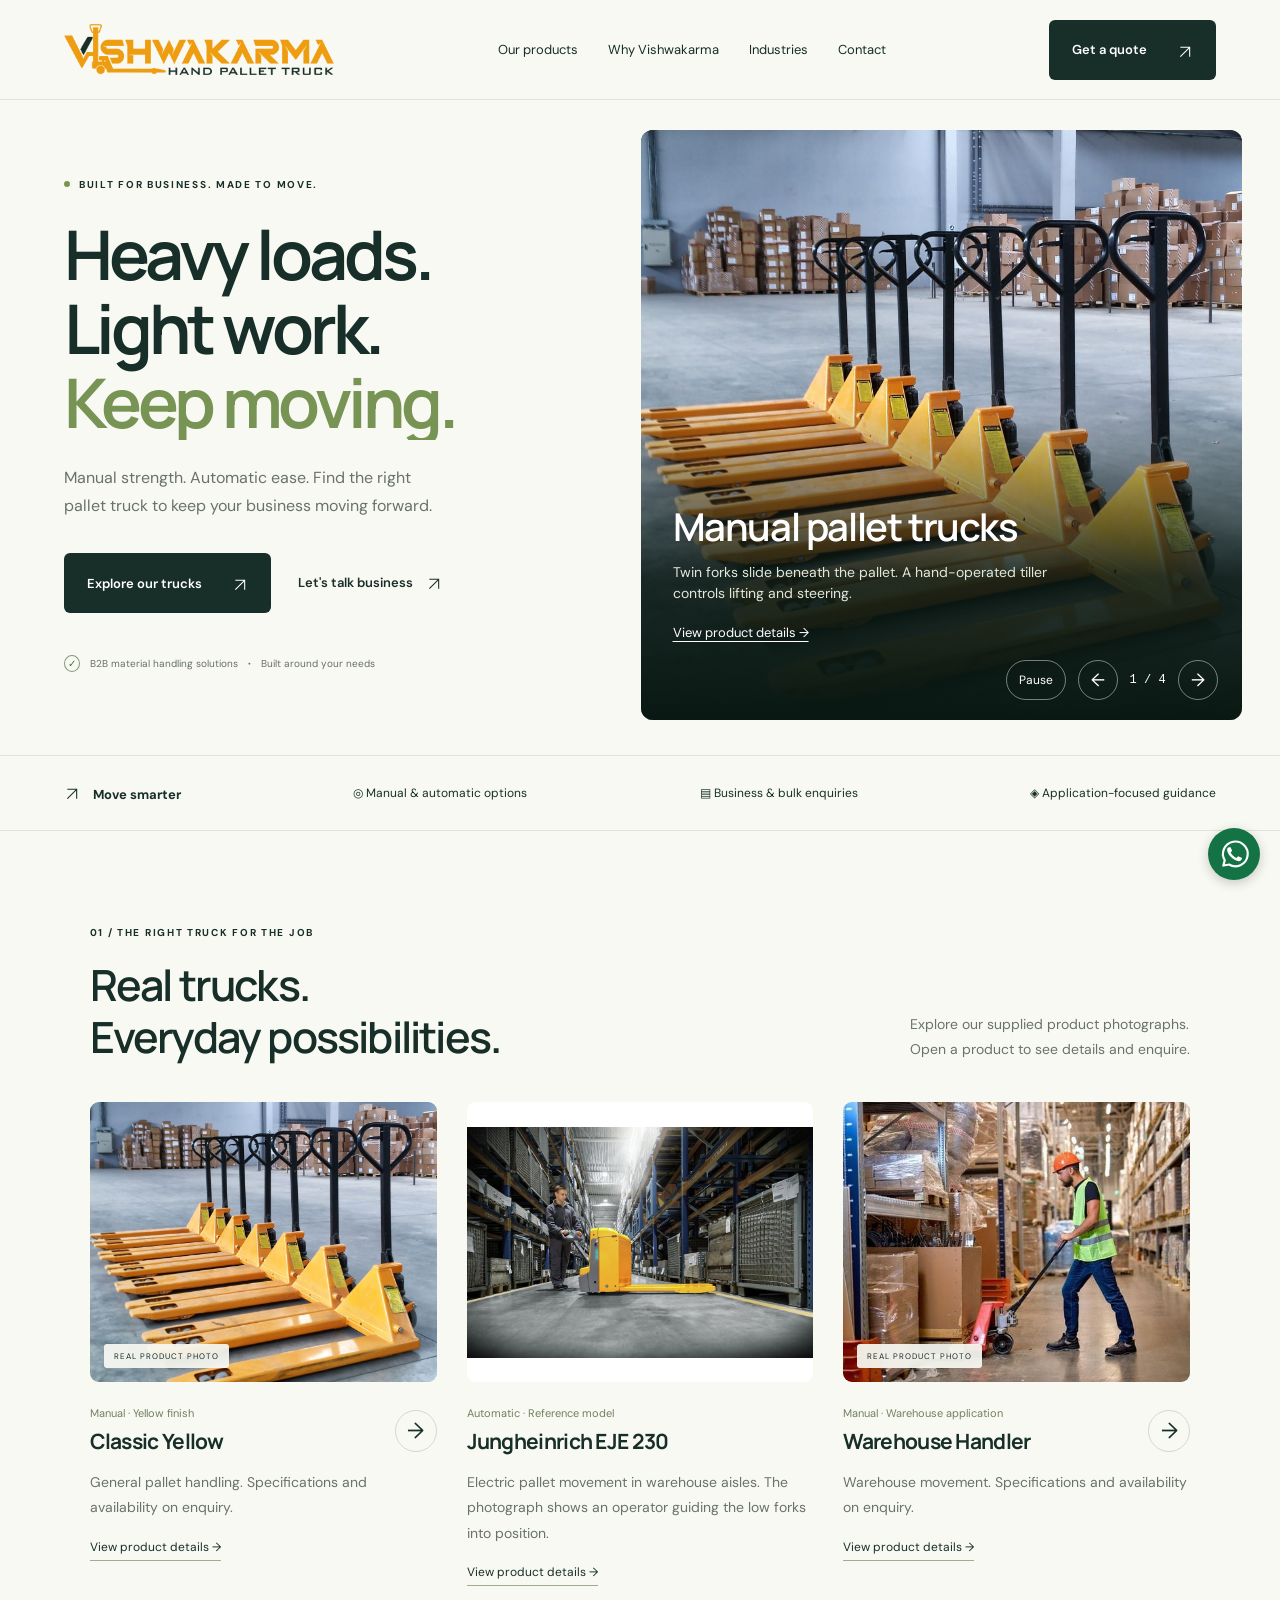
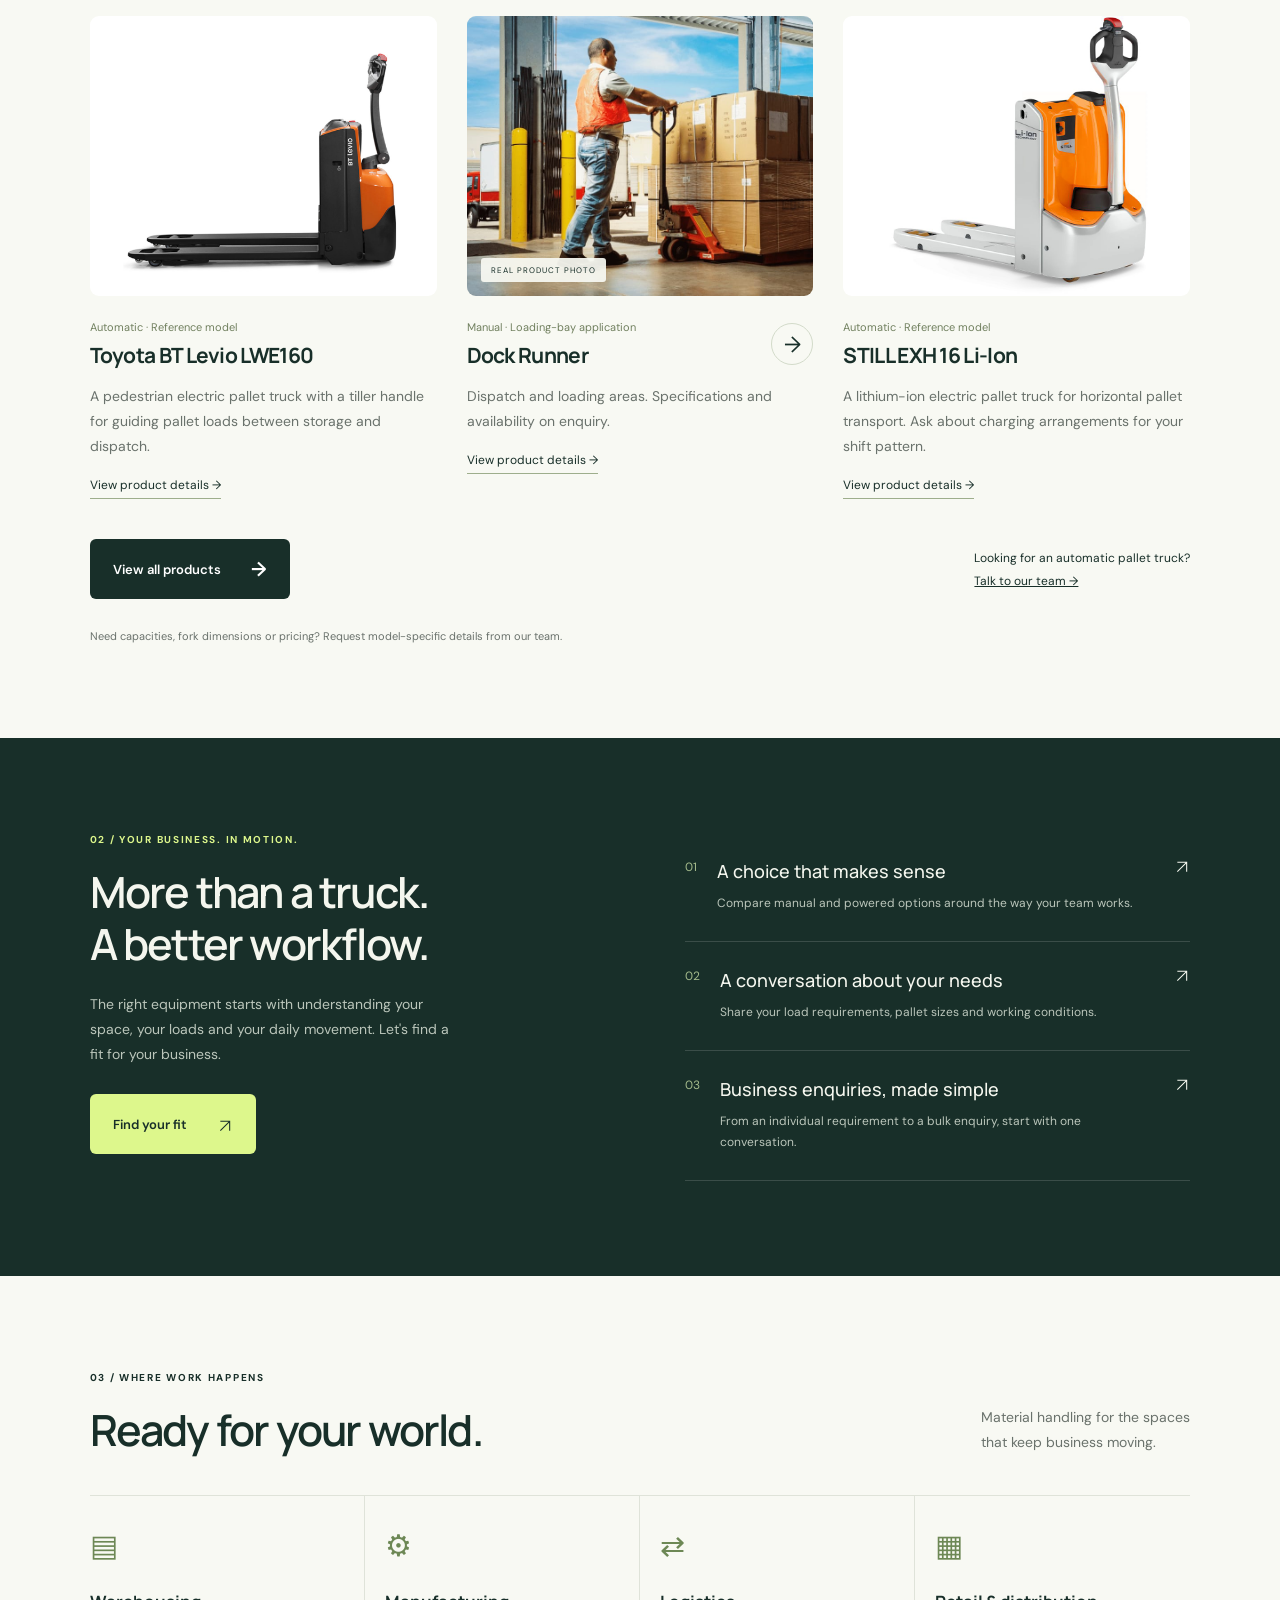
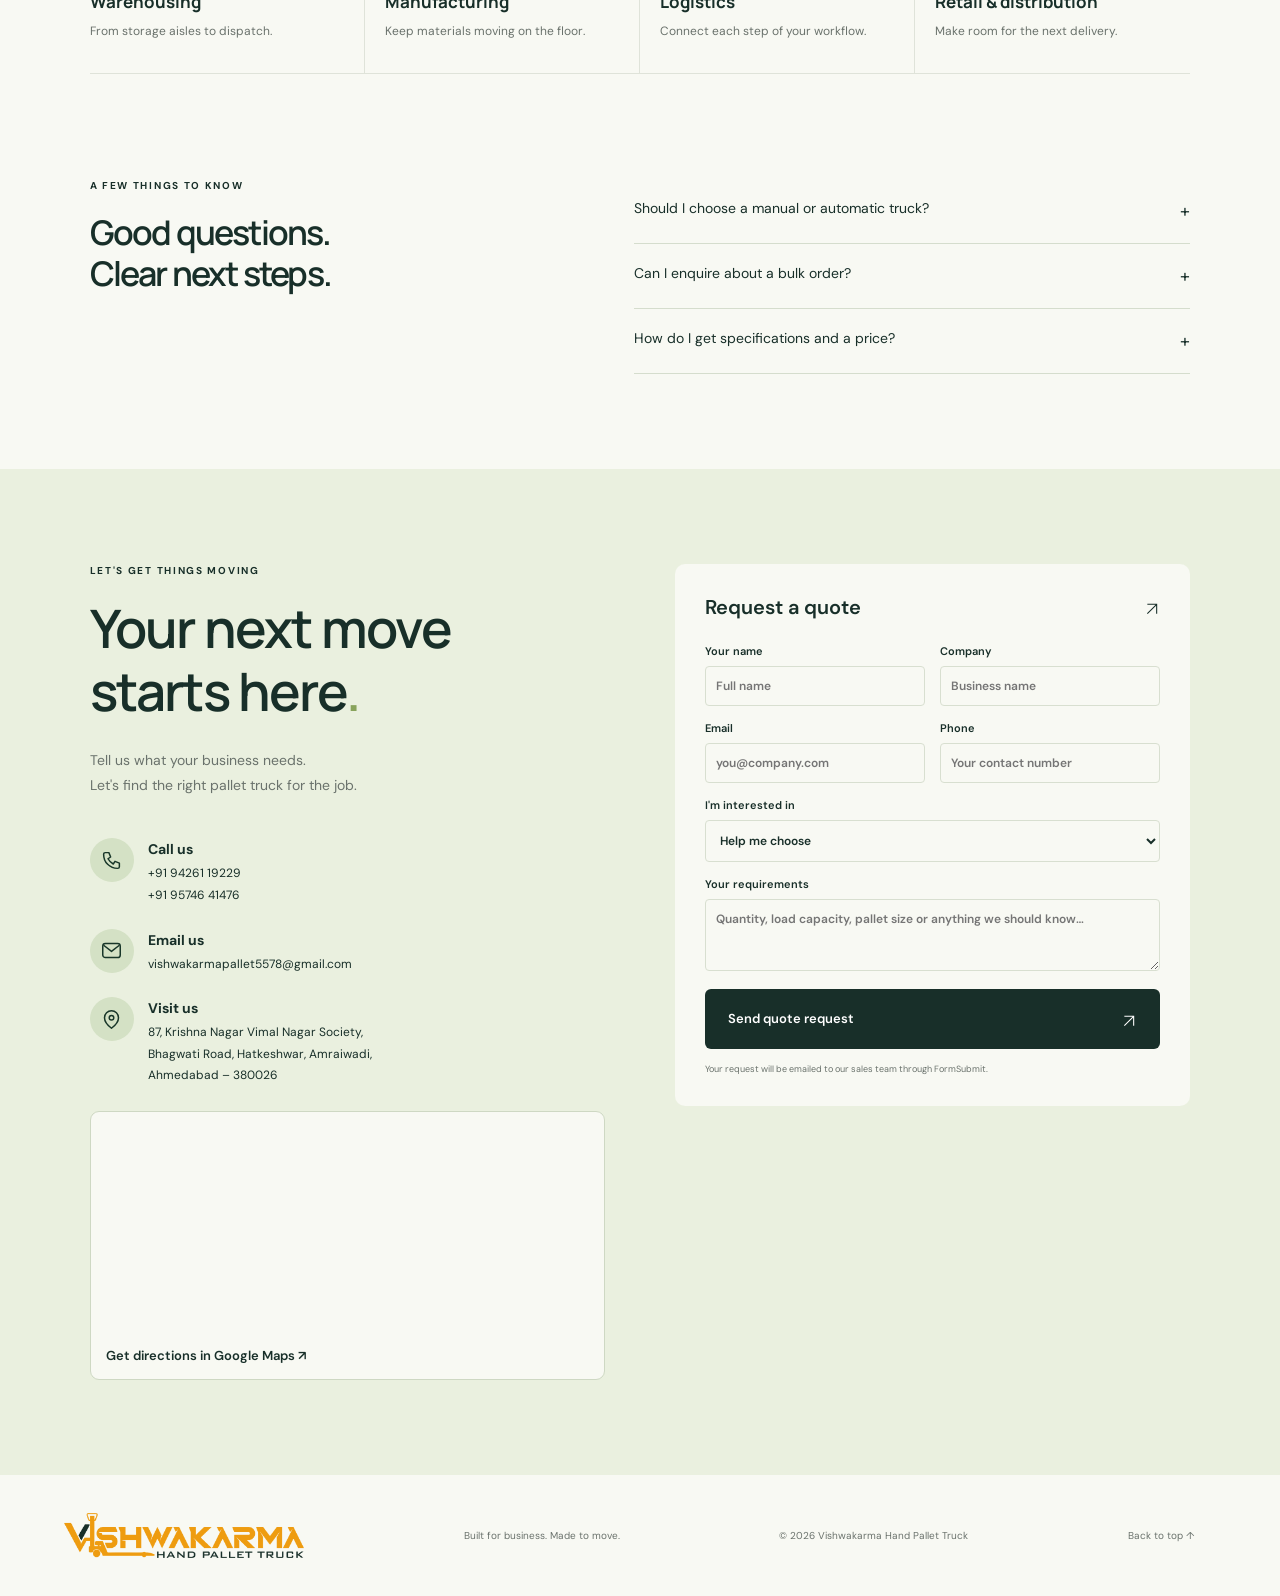
==== commit d079d25d: "fix: migrate index.html paths to custom domain" ====
--- a/index.html
+++ b/index.html
@@ -1 +1 @@
-<!doctype html><html lang="en"><head><meta charset="UTF-8"><meta name="viewport" content="width=device-width,initial-scale=1"><title>Manual & Automatic Pallet Trucks | Vishwakarma Hand Pallet Truck</title><meta name="description" content="Explore manual and automatic pallet trucks from Vishwakarma Hand Pallet Truck. Discuss material handling equipment for your warehouse, factory or B2B operation."><meta name="theme-color" content="#142c28"><meta property="og:title" content="Vishwakarma Hand Pallet Truck — Move more. Effortlessly."><meta property="og:description" content="Manual and automatic pallet trucks for the way your business moves."><meta property="og:type" content="website"><link rel="canonical" href="https://sahil7103.github.io/vishwakarma-pallet-trucks/"><link rel="icon" href="data:image/svg+xml,%3Csvg xmlns='http://www.w3.org/2000/svg' viewBox='0 0 50 50'%3E%3Crect width='50' height='50' rx='10' fill='%23142c28'/%3E%3Ctext x='9' y='36' fill='%23ddf78c' font-size='32'%3EV%3C/text%3E%3C/svg%3E"><link rel="stylesheet" href="style.css"><script type="application/ld+json">{"@context": "https://schema.org", "@type": "Organization", "name": "Vishwakarma Hand Pallet Truck", "url": "https://sahil7103.github.io/vishwakarma-pallet-trucks/", "address": {"@type": "PostalAddress", "streetAddress": "87, Krishna Nagar Vimal Nagar Society, Bhagwati Road, Hatkeshwar, Amraiwadi", "addressLocality": "Ahmedabad", "addressRegion": "Gujarat", "postalCode": "380026", "addressCountry": "IN"}, "logo": "https://sahil7103.github.io/vishwakarma-pallet-trucks/assets/vishwakarma-logo.svg", "email": "vishwakarmapallet5578@gmail.com", "telephone": ["+919426119229", "+919574641476"]}</script><link rel="stylesheet" href="/vishwakarma-pallet-trucks/motion.css"><script defer src="/vishwakarma-pallet-trucks/motion.js"></script></head><body><header><a class="brand" href="#" aria-label="Vishwakarma home"><img class="brand-image" src="assets/vishwakarma-logo.svg" alt="Vishwakarma Hand Pallet Truck" width="1600" height="300"></a><nav aria-label="Main navigation"><a href="/vishwakarma-pallet-trucks/products/">Our products</a><a href="#why">Why Vishwakarma</a><a href="#industries">Industries</a><a href="#contact">Contact</a></nav><a class="button dark top-quote" href="#contact">Get a quote <span><svg class="arrow-icon" viewBox="0 0 24 24" aria-hidden="true"><path d="M5 19 19 5M5 5h14v14"/></svg></span></a><button class="menu" aria-label="Toggle navigation" aria-expanded="false">☰</button></header><main><section class="hero"><div class="hero-copy"><div class="eyebrow"><i></i> BUILT FOR BUSINESS. MADE TO MOVE.</div><h1>Heavy loads.<br>Light work.<span>Keep moving.</span></h1><p>Manual strength. Automatic ease. Find the right pallet truck to keep your business moving forward.</p><div class="hero-actions"><a class="button dark" href="/vishwakarma-pallet-trucks/products/">Explore our trucks <span><svg class="arrow-icon" viewBox="0 0 24 24" aria-hidden="true"><path d="M5 19 19 5M5 5h14v14"/></svg></span></a><a class="text-link" href="#contact">Let's talk business <span><svg class="arrow-icon" viewBox="0 0 24 24" aria-hidden="true"><path d="M5 19 19 5M5 5h14v14"/></svg></span></a></div><div class="hero-note"><span class="check">✓</span> B2B material handling solutions <b>•</b> Built around your needs</div></div><div class="showcase" aria-label="Product showcase"><article class="scene"><img src="/vishwakarma-pallet-trucks/assets/product-3.svg" alt="Yellow pallet trucks with twin forks"><div class="scene-copy"><h2>Manual pallet trucks</h2><p>Twin forks slide beneath the pallet. A hand-operated tiller controls lifting and steering.</p><a href="/vishwakarma-pallet-trucks/products/manual-pallet-truck/">View product details →</a></div></article><article class="scene" hidden><img src="/vishwakarma-pallet-trucks/assets/product-2.svg" alt="Operator moving a pallet through a warehouse aisle"><div class="scene-copy"><h2>In the warehouse</h2><p>When choosing a truck for storage aisles, consider the turning space and pallet entry width.</p><a href="/vishwakarma-pallet-trucks/products/warehouse-pallet-truck/">View product details →</a></div></article><article class="scene" hidden><img src="/vishwakarma-pallet-trucks/assets/product-1.svg" alt="Pallet truck handling boxed goods at a loading bay"><div class="scene-copy"><h2>At the loading bay</h2><p>For dispatch work, share your travel distance, floor conditions and typical pallet weight.</p><a href="/vishwakarma-pallet-trucks/products/loading-bay-pallet-truck/">View product details →</a></div></article><div class="scene-controls" hidden><button data-step="-1" aria-label="Previous photograph">←</button><output aria-live="polite">1 / 3</output><button data-step="1" aria-label="Next photograph">→</button></div></div></section><div class="benefit-bar"><span><svg class="arrow-icon" viewBox="0 0 24 24" aria-hidden="true"><path d="M5 19 19 5M5 5h14v14"/></svg> <b>Move smarter</b></span><span>◎ Manual & automatic options</span><span>▤ Business & bulk enquiries</span><span>◈ Application-focused guidance</span></div><section id="products" class="section products"><div class="section-heading"><div><div class="eyebrow">01 / THE RIGHT TRUCK FOR THE JOB</div><h2>Real trucks.<br>Everyday possibilities.</h2></div><p>Explore our supplied product photographs.<br>Open a product to see details and enquire.</p></div><div class="product-grid catalog-grid"><article class="product-card" data-category="manual"><a class="product-photo-link" href="/vishwakarma-pallet-trucks/products/manual-pallet-truck/" aria-label="View Classic Yellow: Yellow finish"><img src="/vishwakarma-pallet-trucks/assets/product-3.svg" alt="Yellow manual pallet trucks lined up in a warehouse" loading="lazy" width="1120" height="840"><span class="photo-label">REAL PRODUCT PHOTO</span></a><div class="product-info"><div><p class="catalog-kicker">Manual · Yellow finish</p><h3><a href="/vishwakarma-pallet-trucks/products/manual-pallet-truck/">Classic Yellow</a></h3></div><a class="round" href="/vishwakarma-pallet-trucks/products/manual-pallet-truck/" aria-label="View details: Yellow finish"><span aria-hidden="true">→</span></a></div><p>General pallet handling. Specifications and availability on enquiry.</p><a class="detail-link" href="/vishwakarma-pallet-trucks/products/manual-pallet-truck/">View product details <span aria-hidden="true">→</span></a></article><article class="product-card" data-category="automatic"><a class="product-photo-link" href="/vishwakarma-pallet-trucks/products/automatic-pallet-truck/"><img src="/vishwakarma-pallet-trucks/assets/electric-pallet-truck.svg" style="object-fit:contain;background:white" loading="lazy" alt="Jungheinrich EJE 230 electric pallet truck"></a><div class="product-info"><div><p class="catalog-kicker">Automatic · Reference model</p><h3><a href="/vishwakarma-pallet-trucks/products/automatic-pallet-truck/">Jungheinrich EJE 230</a></h3></div></div><p>Electric pallet movement in warehouse aisles. The photograph shows an operator guiding the low forks into position.</p><a class="detail-link" href="/vishwakarma-pallet-trucks/products/automatic-pallet-truck/">View product details →</a></article><article class="product-card" data-category="manual"><a class="product-photo-link" href="/vishwakarma-pallet-trucks/products/warehouse-pallet-truck/" aria-label="View Warehouse Handler: Warehouse application"><img src="/vishwakarma-pallet-trucks/assets/product-2.svg" alt="Operator using a red manual pallet truck in a warehouse" loading="lazy" width="1120" height="840"><span class="photo-label">REAL PRODUCT PHOTO</span></a><div class="product-info"><div><p class="catalog-kicker">Manual · Warehouse application</p><h3><a href="/vishwakarma-pallet-trucks/products/warehouse-pallet-truck/">Warehouse Handler</a></h3></div><a class="round" href="/vishwakarma-pallet-trucks/products/warehouse-pallet-truck/" aria-label="View details: Warehouse application"><span aria-hidden="true">→</span></a></div><p>Warehouse movement. Specifications and availability on enquiry.</p><a class="detail-link" href="/vishwakarma-pallet-trucks/products/warehouse-pallet-truck/">View product details <span aria-hidden="true">→</span></a></article><article class="product-card" data-category="automatic"><a class="product-photo-link" href="/vishwakarma-pallet-trucks/products/toyota-bt-levio/"><img src="/vishwakarma-pallet-trucks/assets/toyota-bt-levio.svg" style="object-fit:contain;background:white" loading="lazy" alt="Toyota BT Levio LWE160 electric pallet truck"></a><div class="product-info"><div><p class="catalog-kicker">Automatic · Reference model</p><h3><a href="/vishwakarma-pallet-trucks/products/toyota-bt-levio/">Toyota BT Levio LWE160</a></h3></div></div><p>A pedestrian electric pallet truck with a tiller handle for guiding pallet loads between storage and dispatch.</p><a class="detail-link" href="/vishwakarma-pallet-trucks/products/toyota-bt-levio/">View product details →</a></article><article class="product-card" data-category="manual"><a class="product-photo-link" href="/vishwakarma-pallet-trucks/products/loading-bay-pallet-truck/" aria-label="View Dock Runner: Loading-bay application"><img src="/vishwakarma-pallet-trucks/assets/product-1.svg" alt="Red manual pallet truck with a loaded pallet at a loading bay" loading="lazy" width="1120" height="840"><span class="photo-label">REAL PRODUCT PHOTO</span></a><div class="product-info"><div><p class="catalog-kicker">Manual · Loading-bay application</p><h3><a href="/vishwakarma-pallet-trucks/products/loading-bay-pallet-truck/">Dock Runner</a></h3></div><a class="round" href="/vishwakarma-pallet-trucks/products/loading-bay-pallet-truck/" aria-label="View details: Loading-bay application"><span aria-hidden="true">→</span></a></div><p>Dispatch and loading areas. Specifications and availability on enquiry.</p><a class="detail-link" href="/vishwakarma-pallet-trucks/products/loading-bay-pallet-truck/">View product details <span aria-hidden="true">→</span></a></article><article class="product-card" data-category="automatic"><a class="product-photo-link" href="/vishwakarma-pallet-trucks/products/still-exh-16/"><img src="/vishwakarma-pallet-trucks/assets/still-exh-16.svg" style="object-fit:contain;background:white" loading="lazy" alt="STILL EXH 16 Li-Ion electric pallet truck"></a><div class="product-info"><div><p class="catalog-kicker">Automatic · Reference model</p><h3><a href="/vishwakarma-pallet-trucks/products/still-exh-16/">STILL EXH 16 Li-Ion</a></h3></div></div><p>A lithium-ion electric pallet truck for horizontal pallet transport. Ask about charging arrangements for your shift pattern.</p><a class="detail-link" href="/vishwakarma-pallet-trucks/products/still-exh-16/">View product details →</a></article></div><div class="catalog-actions"><a class="button dark" href="/vishwakarma-pallet-trucks/products/">View all products <span aria-hidden="true">→</span></a><p>Looking for an automatic pallet truck? <a href="/vishwakarma-pallet-trucks/#contact">Talk to our team →</a></p></div><p class="spec-note">Need capacities, fork dimensions or pricing? Request model-specific details from our team.</p></section><section id="why" class="why section"><div><div class="eyebrow">02 / YOUR BUSINESS. IN MOTION.</div><h2>More than a truck.<br>A better workflow.</h2><p>The right equipment starts with understanding your space, your loads and your daily movement. Let's find a fit for your business.</p><a class="button lime" href="#contact">Find your fit <span><svg class="arrow-icon" viewBox="0 0 24 24" aria-hidden="true"><path d="M5 19 19 5M5 5h14v14"/></svg></span></a></div><div class="why-list"><article><span>01</span><div><h3>A choice that makes sense</h3><p>Compare manual and powered options around the way your team works.</p></div><svg class="arrow-icon" viewBox="0 0 24 24" aria-hidden="true"><path d="M5 19 19 5M5 5h14v14"/></svg></article><article><span>02</span><div><h3>A conversation about your needs</h3><p>Share your load requirements, pallet sizes and working conditions.</p></div><svg class="arrow-icon" viewBox="0 0 24 24" aria-hidden="true"><path d="M5 19 19 5M5 5h14v14"/></svg></article><article><span>03</span><div><h3>Business enquiries, made simple</h3><p>From an individual requirement to a bulk enquiry, start with one conversation.</p></div><svg class="arrow-icon" viewBox="0 0 24 24" aria-hidden="true"><path d="M5 19 19 5M5 5h14v14"/></svg></article></div></section><section class="section industries" id="industries"><div class="section-heading"><div><div class="eyebrow">03 / WHERE WORK HAPPENS</div><h2>Ready for your world.</h2></div><p>Material handling for the spaces<br>that keep business moving.</p></div><div class="industry-grid"><article><span>▤</span><h3>Warehousing</h3><p>From storage aisles to dispatch.</p></article><article><span>⚙</span><h3>Manufacturing</h3><p>Keep materials moving on the floor.</p></article><article><span>⇄</span><h3>Logistics</h3><p>Connect each step of your workflow.</p></article><article><span>▦</span><h3>Retail & distribution</h3><p>Make room for the next delivery.</p></article></div></section><section class="section faq"><div><div class="eyebrow">A FEW THINGS TO KNOW</div><h2>Good questions.<br>Clear next steps.</h2></div><div><details><summary>Should I choose a manual or automatic truck?</summary><p>Consider how often you move pallets, the distance travelled, the load and your working environment. Share these details so the team can discuss suitable options.</p></details><details><summary>Can I enquire about a bulk order?</summary><p>Yes. Select your preferred truck type and include your quantity in the enquiry. Availability, specifications and commercial terms need confirmation from the team.</p></details><details><summary>How do I get specifications and a price?</summary><p>Use the enquiry form below to prepare your requirements. Capacity, fork size, power options and pricing are confirmed for the selected model.</p></details></div></section><section id="contact" class="section contact"><div><div class="eyebrow">LET'S GET THINGS MOVING</div><h2>Your next move<br>starts here<span>.</span></h2><p>Tell us what your business needs.<br>Let's find the right pallet truck for the job.</p><div class="contact-details visit-info"><div class="visit-row"><a class="visit-icon" aria-label="Call us" href="tel:+919426119229"><svg aria-hidden="true" viewBox="0 0 24 24" fill="none" stroke="currentColor" stroke-width="1.7" stroke-linejoin="round"><path d="M5 3h4l2 5-3 2a15 15 0 0 0 6 6l2-3 5 2v4a2 2 0 0 1-2 2C10 21 3 14 3 5a2 2 0 0 1 2-2Z"/></svg></a><div><strong>Call us</strong><p><a href="tel:+919426119229">+91 94261 19229</a><br><a href="tel:+919574641476">+91 95746 41476</a></p></div></div><div class="visit-row"><a class="visit-icon" aria-label="Email us" href="mailto:vishwakarmapallet5578@gmail.com"><svg aria-hidden="true" viewBox="0 0 24 24" fill="none" stroke="currentColor" stroke-width="1.7" stroke-linejoin="round"><rect x="2" y="4" width="20" height="16" rx="3"/><path d="m3 6 9 7 9-7"/></svg></a><div><strong>Email us</strong><p><a href="mailto:vishwakarmapallet5578@gmail.com">vishwakarmapallet5578@gmail.com</a></p></div></div><div class="visit-row"><a class="visit-icon" aria-label="Visit us" href="https://share.google/vLvDdzhwCXQ5tIoRr"><svg aria-hidden="true" viewBox="0 0 24 24" fill="none" stroke="currentColor" stroke-width="1.7" stroke-linejoin="round"><path d="M20 10c0 6-8 12-8 12S4 16 4 10a8 8 0 0 1 16 0Z"/><circle cx="12" cy="10" r="2.6"/></svg></a><div><strong>Visit us</strong><p>87, Krishna Nagar Vimal Nagar Society,<br>Bhagwati Road, Hatkeshwar, Amraiwadi,<br>Ahmedabad – 380026</p></div></div></div><div class="visit-map"><iframe title="Map of Vimal Nagar and Krushnanagar, Ahmedabad" loading="lazy" referrerpolicy="no-referrer-when-downgrade" src="https://maps.google.com/maps?q=VimalNagar%20%26%20Krushnanagar%2C%20Bhagwati%20Road%2C%20Hatkeshwar%2C%20Amraiwadi%2C%20Ahmedabad%20380026&amp;z=17&amp;output=embed"></iframe><a href="https://share.google/vLvDdzhwCXQ5tIoRr" target="_blank" rel="noopener">Get directions in Google Maps ↗</a></div></div><form id="enquiry" action="https://formsubmit.co/vishwakarmapallet5578@gmail.com" method="post"><input type="hidden" name="_subject" value="New pallet truck quote request"><div class="form-title">Request a quote <span><svg class="arrow-icon" viewBox="0 0 24 24" aria-hidden="true"><path d="M5 19 19 5M5 5h14v14"/></svg></span></div><div class="fields"><label>Your name<input required name="name" placeholder="Full name" autocomplete="name"></label><label>Company<input required name="company" placeholder="Business name" autocomplete="organization"></label></div><div class="fields"><label>Email<input type="email" required name="email" placeholder="you@company.com" autocomplete="email"></label><label>Phone<input type="tel" name="phone" placeholder="Your contact number" autocomplete="tel"></label></div><label>I'm interested in<select name="product" id="product"><option>Help me choose</option><option>Manual pallet truck</option><option>Automatic pallet truck</option><option>Bulk order / both types</option></select></label><label>Your requirements<textarea name="requirements" rows="3" placeholder="Quantity, load capacity, pallet size or anything we should know…"></textarea></label><button class="button dark" type="submit">Send quote request <span><svg class="arrow-icon" viewBox="0 0 24 24" aria-hidden="true"><path d="M5 19 19 5M5 5h14v14"/></svg></span></button><small class="form-note">Your request will be emailed to our sales team through FormSubmit.</small><div id="form-result" role="status" hidden></div></form></section></main><footer><a class="brand" href="#"><img class="brand-image" src="assets/vishwakarma-logo.svg" alt="Vishwakarma Hand Pallet Truck" width="1600" height="300"></a><p>Built for business. Made to move.</p><span>© 2026 Vishwakarma Hand Pallet Truck</span><a href="#">Back to top ↑</a></footer><script src="app.js"></script><a class="whatsapp-chat" href="https://wa.me/919574641476" aria-label="Chat on WhatsApp with Vishwakarma" title="Chat on WhatsApp"><svg aria-hidden="true" viewBox="0 0 24 24" fill="none" stroke="currentColor" stroke-width="1.6"><path d="M4 19.7l.9-3.5a9 9 0 1 1 3.1 3.1L4 20z"/><path fill="currentColor" stroke="none" d="M8 6.7c-.8 0-1.4 1-1.4 1.9 0 3.4 5.2 8.3 8.6 8.3 1.2 0 2.2-.9 2.3-2.3l-2.9-1.4-1.1 1.3c-1.9-.7-3.4-2.1-4.3-4l1.1-1.2-1.2-2.6z"/></svg></a><script defer src="/vishwakarma-pallet-trucks/brand.js"></script><script defer src="/vishwakarma-pallet-trucks/quote-validation.js"></script></body></html>
+<!doctype html><html lang="en"><head><meta charset="UTF-8"><meta name="viewport" content="width=device-width,initial-scale=1"><title>Manual & Automatic Pallet Trucks | Vishwakarma Hand Pallet Truck</title><meta name="description" content="Explore manual and automatic pallet trucks from Vishwakarma Hand Pallet Truck. Discuss material handling equipment for your warehouse, factory or B2B operation."><meta name="theme-color" content="#142c28"><meta property="og:title" content="Vishwakarma Hand Pallet Truck — Move more. Effortlessly."><meta property="og:description" content="Manual and automatic pallet trucks for the way your business moves."><meta property="og:type" content="website"><link rel="canonical" href="https://vishwakarmapallettrucks.in/"><link rel="icon" href="data:image/svg+xml,%3Csvg xmlns='http://www.w3.org/2000/svg' viewBox='0 0 50 50'%3E%3Crect width='50' height='50' rx='10' fill='%23142c28'/%3E%3Ctext x='9' y='36' fill='%23ddf78c' font-size='32'%3EV%3C/text%3E%3C/svg%3E"><link rel="stylesheet" href="style.css"><script type="application/ld+json">{"@context": "https://schema.org", "@type": "Organization", "name": "Vishwakarma Hand Pallet Truck", "url": "https://vishwakarmapallettrucks.in/", "address": {"@type": "PostalAddress", "streetAddress": "87, Krishna Nagar Vimal Nagar Society, Bhagwati Road, Hatkeshwar, Amraiwadi", "addressLocality": "Ahmedabad", "addressRegion": "Gujarat", "postalCode": "380026", "addressCountry": "IN"}, "logo": "https://vishwakarmapallettrucks.in/assets/vishwakarma-logo.svg", "email": "vishwakarmapallet5578@gmail.com", "telephone": ["+919426119229", "+919574641476"]}</script><link rel="stylesheet" href="/motion.css"><script defer src="/motion.js"></script></head><body><header><a class="brand" href="#" aria-label="Vishwakarma home"><img class="brand-image" src="assets/vishwakarma-logo.svg" alt="Vishwakarma Hand Pallet Truck" width="1600" height="300"></a><nav aria-label="Main navigation"><a href="/products/">Our products</a><a href="#why">Why Vishwakarma</a><a href="#industries">Industries</a><a href="#contact">Contact</a></nav><a class="button dark top-quote" href="#contact">Get a quote <span><svg class="arrow-icon" viewBox="0 0 24 24" aria-hidden="true"><path d="M5 19 19 5M5 5h14v14"/></svg></span></a><button class="menu" aria-label="Toggle navigation" aria-expanded="false">☰</button></header><main><section class="hero"><div class="hero-copy"><div class="eyebrow"><i></i> BUILT FOR BUSINESS. MADE TO MOVE.</div><h1>Heavy loads.<br>Light work.<span>Keep moving.</span></h1><p>Manual strength. Automatic ease. Find the right pallet truck to keep your business moving forward.</p><div class="hero-actions"><a class="button dark" href="/products/">Explore our trucks <span><svg class="arrow-icon" viewBox="0 0 24 24" aria-hidden="true"><path d="M5 19 19 5M5 5h14v14"/></svg></span></a><a class="text-link" href="#contact">Let's talk business <span><svg class="arrow-icon" viewBox="0 0 24 24" aria-hidden="true"><path d="M5 19 19 5M5 5h14v14"/></svg></span></a></div><div class="hero-note"><span class="check">✓</span> B2B material handling solutions <b>•</b> Built around your needs</div></div><div class="showcase" aria-label="Product showcase"><article class="scene"><img src="/assets/product-3.svg" alt="Yellow pallet trucks with twin forks"><div class="scene-copy"><h2>Manual pallet trucks</h2><p>Twin forks slide beneath the pallet. A hand-operated tiller controls lifting and steering.</p><a href="/products/manual-pallet-truck/">View product details →</a></div></article><article class="scene" hidden><img src="/assets/product-2.svg" alt="Operator moving a pallet through a warehouse aisle"><div class="scene-copy"><h2>In the warehouse</h2><p>When choosing a truck for storage aisles, consider the turning space and pallet entry width.</p><a href="/products/warehouse-pallet-truck/">View product details →</a></div></article><article class="scene" hidden><img src="/assets/product-1.svg" alt="Pallet truck handling boxed goods at a loading bay"><div class="scene-copy"><h2>At the loading bay</h2><p>For dispatch work, share your travel distance, floor conditions and typical pallet weight.</p><a href="/products/loading-bay-pallet-truck/">View product details →</a></div></article><article class="scene" hidden><img src="/assets/electric-pallet-truck.svg" style="object-fit:contain;object-position:center top;height:68%;background:white" alt="Jungheinrich EJE 230 electric pallet truck"><div class="scene-copy"><h2>Jungheinrich EJE 230</h2><p>Explore an electric pallet truck for moving loads between receiving, storage and dispatch.</p><a href="/products/automatic-pallet-truck/">View product details →</a></div></article><div class="scene-controls" hidden><button data-step="-1" aria-label="Previous photograph">←</button><output aria-live="polite">1 / 4</output><button data-step="1" aria-label="Next photograph">→</button></div></div></section><div class="benefit-bar"><span><svg class="arrow-icon" viewBox="0 0 24 24" aria-hidden="true"><path d="M5 19 19 5M5 5h14v14"/></svg> <b>Move smarter</b></span><span>◎ Manual & automatic options</span><span>▤ Business & bulk enquiries</span><span>◈ Application-focused guidance</span></div><section id="products" class="section products"><div class="section-heading"><div><div class="eyebrow">01 / THE RIGHT TRUCK FOR THE JOB</div><h2>Real trucks.<br>Everyday possibilities.</h2></div><p>Explore our supplied product photographs.<br>Open a product to see details and enquire.</p></div><div class="product-grid catalog-grid"><article class="product-card" data-category="manual"><a class="product-photo-link" href="/products/manual-pallet-truck/" aria-label="View Classic Yellow: Yellow finish"><img src="/assets/product-3.svg" alt="Yellow manual pallet trucks lined up in a warehouse" loading="lazy" width="1120" height="840"><span class="photo-label">REAL PRODUCT PHOTO</span></a><div class="product-info"><div><p class="catalog-kicker">Manual · Yellow finish</p><h3><a href="/products/manual-pallet-truck/">Classic Yellow</a></h3></div><a class="round" href="/products/manual-pallet-truck/" aria-label="View details: Yellow finish"><span aria-hidden="true">→</span></a></div><p>General pallet handling. Specifications and availability on enquiry.</p><a class="detail-link" href="/products/manual-pallet-truck/">View product details <span aria-hidden="true">→</span></a></article><article class="product-card" data-category="automatic"><a class="product-photo-link" href="/products/automatic-pallet-truck/"><img src="/assets/electric-pallet-truck.svg" style="object-fit:contain;background:white" loading="lazy" alt="Jungheinrich EJE 230 electric pallet truck"></a><div class="product-info"><div><p class="catalog-kicker">Automatic · Reference model</p><h3><a href="/products/automatic-pallet-truck/">Jungheinrich EJE 230</a></h3></div></div><p>Electric pallet movement in warehouse aisles. The photograph shows an operator guiding the low forks into position.</p><a class="detail-link" href="/products/automatic-pallet-truck/">View product details →</a></article><article class="product-card" data-category="manual"><a class="product-photo-link" href="/products/warehouse-pallet-truck/" aria-label="View Warehouse Handler: Warehouse application"><img src="/assets/product-2.svg" alt="Operator using a red manual pallet truck in a warehouse" loading="lazy" width="1120" height="840"><span class="photo-label">REAL PRODUCT PHOTO</span></a><div class="product-info"><div><p class="catalog-kicker">Manual · Warehouse application</p><h3><a href="/products/warehouse-pallet-truck/">Warehouse Handler</a></h3></div><a class="round" href="/products/warehouse-pallet-truck/" aria-label="View details: Warehouse application"><span aria-hidden="true">→</span></a></div><p>Warehouse movement. Specifications and availability on enquiry.</p><a class="detail-link" href="/products/warehouse-pallet-truck/">View product details <span aria-hidden="true">→</span></a></article><article class="product-card" data-category="automatic"><a class="product-photo-link" href="/products/toyota-bt-levio/"><img src="/assets/toyota-bt-levio.svg" style="object-fit:contain;background:white" loading="lazy" alt="Toyota BT Levio LWE160 electric pallet truck"></a><div class="product-info"><div><p class="catalog-kicker">Automatic · Reference model</p><h3><a href="/products/toyota-bt-levio/">Toyota BT Levio LWE160</a></h3></div></div><p>A pedestrian electric pallet truck with a tiller handle for guiding pallet loads between storage and dispatch.</p><a class="detail-link" href="/products/toyota-bt-levio/">View product details →</a></article><article class="product-card" data-category="manual"><a class="product-photo-link" href="/products/loading-bay-pallet-truck/" aria-label="View Dock Runner: Loading-bay application"><img src="/assets/product-1.svg" alt="Red manual pallet truck with a loaded pallet at a loading bay" loading="lazy" width="1120" height="840"><span class="photo-label">REAL PRODUCT PHOTO</span></a><div class="product-info"><div><p class="catalog-kicker">Manual · Loading-bay application</p><h3><a href="/products/loading-bay-pallet-truck/">Dock Runner</a></h3></div><a class="round" href="/products/loading-bay-pallet-truck/" aria-label="View details: Loading-bay application"><span aria-hidden="true">→</span></a></div><p>Dispatch and loading areas. Specifications and availability on enquiry.</p><a class="detail-link" href="/products/loading-bay-pallet-truck/">View product details <span aria-hidden="true">→</span></a></article><article class="product-card" data-category="automatic"><a class="product-photo-link" href="/products/still-exh-16/"><img src="/assets/still-exh-16.svg" style="object-fit:contain;background:white" loading="lazy" alt="STILL EXH 16 Li-Ion electric pallet truck"></a><div class="product-info"><div><p class="catalog-kicker">Automatic · Reference model</p><h3><a href="/products/still-exh-16/">STILL EXH 16 Li-Ion</a></h3></div></div><p>A lithium-ion electric pallet truck for horizontal pallet transport. Ask about charging arrangements for your shift pattern.</p><a class="detail-link" href="/products/still-exh-16/">View product details →</a></article></div><div class="catalog-actions"><a class="button dark" href="/products/">View all products <span aria-hidden="true">→</span></a><p>Looking for an automatic pallet truck? <a href="/#contact">Talk to our team →</a></p></div><p class="spec-note">Need capacities, fork dimensions or pricing? Request model-specific details from our team.</p></section><section id="why" class="why section"><div><div class="eyebrow">02 / YOUR BUSINESS. IN MOTION.</div><h2>More than a truck.<br>A better workflow.</h2><p>The right equipment starts with understanding your space, your loads and your daily movement. Let's find a fit for your business.</p><a class="button lime" href="#contact">Find your fit <span><svg class="arrow-icon" viewBox="0 0 24 24" aria-hidden="true"><path d="M5 19 19 5M5 5h14v14"/></svg></span></a></div><div class="why-list"><article><span>01</span><div><h3>A choice that makes sense</h3><p>Compare manual and powered options around the way your team works.</p></div><svg class="arrow-icon" viewBox="0 0 24 24" aria-hidden="true"><path d="M5 19 19 5M5 5h14v14"/></svg></article><article><span>02</span><div><h3>A conversation about your needs</h3><p>Share your load requirements, pallet sizes and working conditions.</p></div><svg class="arrow-icon" viewBox="0 0 24 24" aria-hidden="true"><path d="M5 19 19 5M5 5h14v14"/></svg></article><article><span>03</span><div><h3>Business enquiries, made simple</h3><p>From an individual requirement to a bulk enquiry, start with one conversation.</p></div><svg class="arrow-icon" viewBox="0 0 24 24" aria-hidden="true"><path d="M5 19 19 5M5 5h14v14"/></svg></article></div></section><section class="section industries" id="industries"><div class="section-heading"><div><div class="eyebrow">03 / WHERE WORK HAPPENS</div><h2>Ready for your world.</h2></div><p>Material handling for the spaces<br>that keep business moving.</p></div><div class="industry-grid"><article><span>▤</span><h3>Warehousing</h3><p>From storage aisles to dispatch.</p></article><article><span>⚙</span><h3>Manufacturing</h3><p>Keep materials moving on the floor.</p></article><article><span>⇄</span><h3>Logistics</h3><p>Connect each step of your workflow.</p></article><article><span>▦</span><h3>Retail & distribution</h3><p>Make room for the next delivery.</p></article></div></section><section class="section faq"><div><div class="eyebrow">A FEW THINGS TO KNOW</div><h2>Good questions.<br>Clear next steps.</h2></div><div><details><summary>Should I choose a manual or automatic truck?</summary><p>Consider how often you move pallets, the distance travelled, the load and your working environment. Share these details so the team can discuss suitable options.</p></details><details><summary>Can I enquire about a bulk order?</summary><p>Yes. Select your preferred truck type and include your quantity in the enquiry. Availability, specifications and commercial terms need confirmation from the team.</p></details><details><summary>How do I get specifications and a price?</summary><p>Use the enquiry form below to prepare your requirements. Capacity, fork size, power options and pricing are confirmed for the selected model.</p></details></div></section><section id="contact" class="section contact"><div><div class="eyebrow">LET'S GET THINGS MOVING</div><h2>Your next move<br>starts here<span>.</span></h2><p>Tell us what your business needs.<br>Let's find the right pallet truck for the job.</p><div class="contact-details visit-info"><div class="visit-row"><a class="visit-icon" aria-label="Call us" href="tel:+919426119229"><svg aria-hidden="true" viewBox="0 0 24 24" fill="none" stroke="currentColor" stroke-width="1.7" stroke-linejoin="round"><path d="M5 3h4l2 5-3 2a15 15 0 0 0 6 6l2-3 5 2v4a2 2 0 0 1-2 2C10 21 3 14 3 5a2 2 0 0 1 2-2Z"/></svg></a><div><strong>Call us</strong><p><a href="tel:+919426119229">+91 94261 19229</a><br><a href="tel:+919574641476">+91 95746 41476</a></p></div></div><div class="visit-row"><a class="visit-icon" aria-label="Email us" href="mailto:vishwakarmapallet5578@gmail.com"><svg aria-hidden="true" viewBox="0 0 24 24" fill="none" stroke="currentColor" stroke-width="1.7" stroke-linejoin="round"><rect x="2" y="4" width="20" height="16" rx="3"/><path d="m3 6 9 7 9-7"/></svg></a><div><strong>Email us</strong><p><a href="mailto:vishwakarmapallet5578@gmail.com">vishwakarmapallet5578@gmail.com</a></p></div></div><div class="visit-row"><a class="visit-icon" aria-label="Visit us" href="https://share.google/vLvDdzhwCXQ5tIoRr"><svg aria-hidden="true" viewBox="0 0 24 24" fill="none" stroke="currentColor" stroke-width="1.7" stroke-linejoin="round"><path d="M20 10c0 6-8 12-8 12S4 16 4 10a8 8 0 0 1 16 0Z"/><circle cx="12" cy="10" r="2.6"/></svg></a><div><strong>Visit us</strong><p>87, Krishna Nagar Vimal Nagar Society,<br>Bhagwati Road, Hatkeshwar, Amraiwadi,<br>Ahmedabad – 380026</p></div></div></div><div class="visit-map"><iframe title="Map of Vimal Nagar and Krushnanagar, Ahmedabad" loading="lazy" referrerpolicy="no-referrer-when-downgrade" src="https://maps.google.com/maps?q=VimalNagar%20%26%20Krushnanagar%2C%20Bhagwati%20Road%2C%20Hatkeshwar%2C%20Amraiwadi%2C%20Ahmedabad%20380026&amp;z=17&amp;output=embed"></iframe><a href="https://share.google/vLvDdzhwCXQ5tIoRr" target="_blank" rel="noopener">Get directions in Google Maps ↗</a></div></div><form id="enquiry" action="https://formsubmit.co/vishwakarmapallet5578@gmail.com" method="post"><input type="hidden" name="_subject" value="New pallet truck quote request"><div class="form-title">Request a quote <span><svg class="arrow-icon" viewBox="0 0 24 24" aria-hidden="true"><path d="M5 19 19 5M5 5h14v14"/></svg></span></div><div class="fields"><label>Your name<input required name="name" placeholder="Full name" autocomplete="name"></label><label>Company<input required name="company" placeholder="Business name" autocomplete="organization"></label></div><div class="fields"><label>Email<input type="email" required name="email" placeholder="you@company.com" autocomplete="email"></label><label>Phone<input type="tel" name="phone" placeholder="Your contact number" autocomplete="tel"></label></div><label>I'm interested in<select name="product" id="product"><option>Help me choose</option><option>Manual pallet truck</option><option>Automatic pallet truck</option><option>Bulk order / both types</option></select></label><label>Your requirements<textarea name="requirements" rows="3" placeholder="Quantity, load capacity, pallet size or anything we should know…"></textarea></label><button class="button dark" type="submit">Send quote request <span><svg class="arrow-icon" viewBox="0 0 24 24" aria-hidden="true"><path d="M5 19 19 5M5 5h14v14"/></svg></span></button><small class="form-note">Your request will be emailed to our sales team through FormSubmit.</small><div id="form-result" role="status" hidden></div></form></section></main><footer><a class="brand" href="#"><img class="brand-image" src="assets/vishwakarma-logo.svg" alt="Vishwakarma Hand Pallet Truck" width="1600" height="300"></a><p>Built for business. Made to move.</p><span>© 2026 Vishwakarma Hand Pallet Truck</span><a href="#">Back to top ↑</a></footer><script src="app.js"></script><a class="whatsapp-chat" href="https://wa.me/919574641476" aria-label="Chat on WhatsApp with Vishwakarma" title="Chat on WhatsApp"><svg aria-hidden="true" viewBox="0 0 24 24" fill="none" stroke="currentColor" stroke-width="1.6"><path d="M4 19.7l.9-3.5a9 9 0 1 1 3.1 3.1L4 20z"/><path fill="currentColor" stroke="none" d="M8 6.7c-.8 0-1.4 1-1.4 1.9 0 3.4 5.2 8.3 8.6 8.3 1.2 0 2.2-.9 2.3-2.3l-2.9-1.4-1.1 1.3c-1.9-.7-3.4-2.1-4.3-4l1.1-1.2-1.2-2.6z"/></svg></a><script defer src="/brand.js"></script><script defer src="/quote-validation.js"></script></body></html>
--- a/motion.css
+++ b/motion.css
@@ -0,0 +1,38 @@
+.showcase{position:relative;overflow:hidden;border-radius:12px;min-height:590px;background:#182f29;color:#fff;isolation:isolate}
+.scene,.scene img{position:absolute;inset:0;width:100%;height:100%}
+.scene img{object-fit:cover}
+.scene-copy{position:absolute;inset:auto 0 0;padding:100px 32px 78px;background:linear-gradient(transparent,rgba(10,24,19,.88) 55%,#0a1813)}
+.scene-copy h2{font-size:clamp(29px,3vw,48px);letter-spacing:-1.4px}
+.scene-copy p{max-width:39ch;margin:12px 0 16px;font-size:14px;line-height:1.55;color:#e1e8dc}
+.scene-copy a{font-size:13px;text-decoration:underline;text-underline-offset:4px}
+.scene-controls{position:absolute;right:24px;bottom:20px;display:flex;gap:12px;align-items:center}
+.scene-controls button{background:transparent;color:white;border:1px solid #ffffff70;border-radius:50%;width:40px;height:40px;font-size:18px}
+.scene-controls button:hover{background:#ffffff25}
+.scene-controls output{font:12px monospace}
+@media(prefers-reduced-motion:no-preference){
+.scene img{animation:scene-pan 1.15s ease-out both}
+.scene-copy h2,.scene-copy p,.hero-copy h1,.catalog-intro h1,.detail-copy h1{animation:text-rise .7s ease-out both}
+.scene-copy p{animation-delay:.10s}
+@keyframes scene-pan{from{opacity:.45;transform:perspective(1200px) scale(1.06) rotateY(1deg)}to{opacity:1;transform:none}}
+@keyframes text-rise{from{opacity:0;clip-path:inset(0 0 100%);transform:translateY(16px)}to{opacity:1;clip-path:inset(0);transform:none}}
+}
+@media(max-width:700px){.showcase{width:100%;min-height:440px}.scene-copy{padding-inline:20px}}
+
+.scene-controls{z-index:2}.scene-controls button:first-child{width:auto;padding:0 12px;border-radius:20px;font-size:12px}.showcase .scene img{animation:none}
+
+@media (max-width:700px) {
+  .hero-copy,.contact > *, .detail-grid > *, .fields > * {min-width:0}
+  header .menu,.scene-controls button,.catalog-filters button {min-height:44px;min-width:44px}
+  .showcase {min-height:clamp(360px,105vw,460px)}
+  .scene-controls {right:16px;bottom:14px;gap:8px}
+  .scene-copy {padding:85px 20px 72px}
+  .hero-copy h1 {font-size:clamp(44px,11vw,66px)}
+  .breadcrumbs {flex-direction:row;align-items:center}
+  .product-photo-link {height:clamp(240px,73vw,360px)}
+  footer {padding-bottom:82px}
+}
+@media (max-width:520px) {
+  .contact .fields {grid-template-columns:minmax(0,1fr)}
+  .contact :is(input,select,textarea) {width:100%;min-height:44px;font-size:16px}
+  .contact form {padding:clamp(16px,5vw,24px)}
+}
